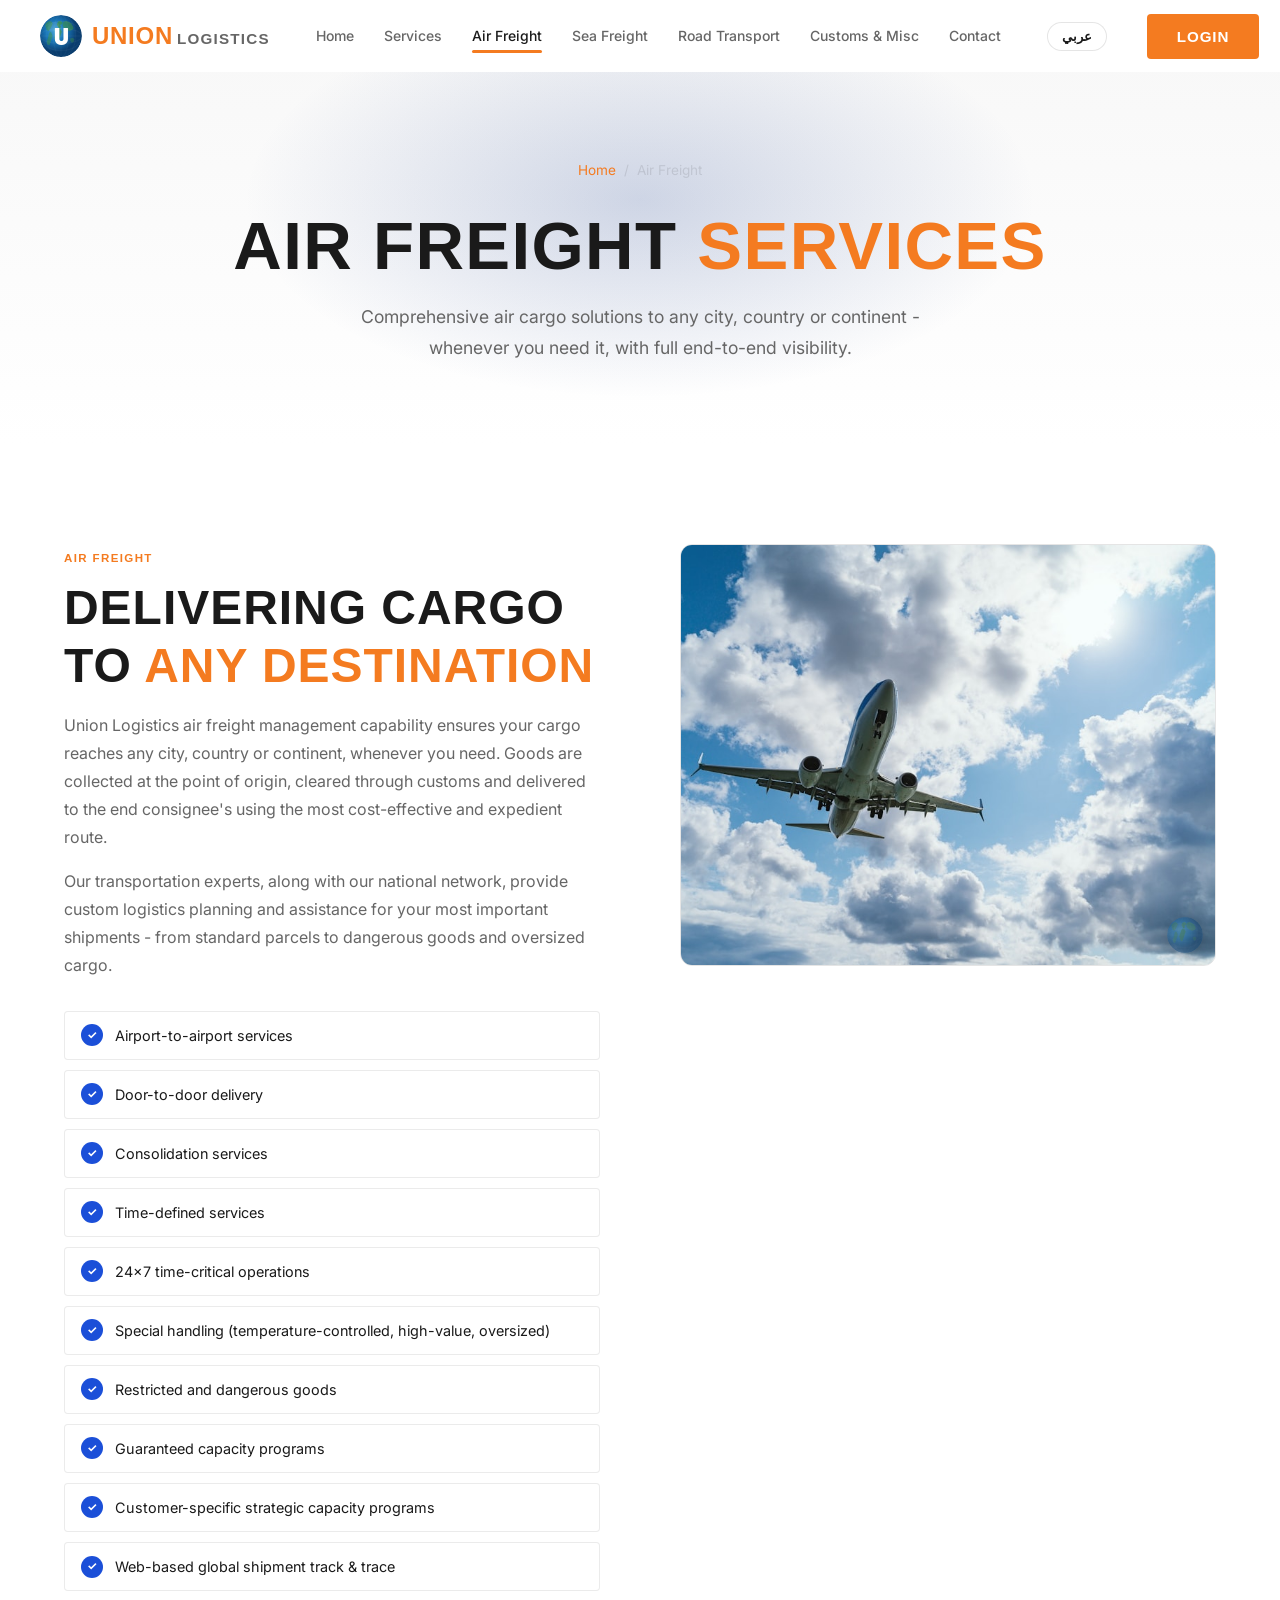
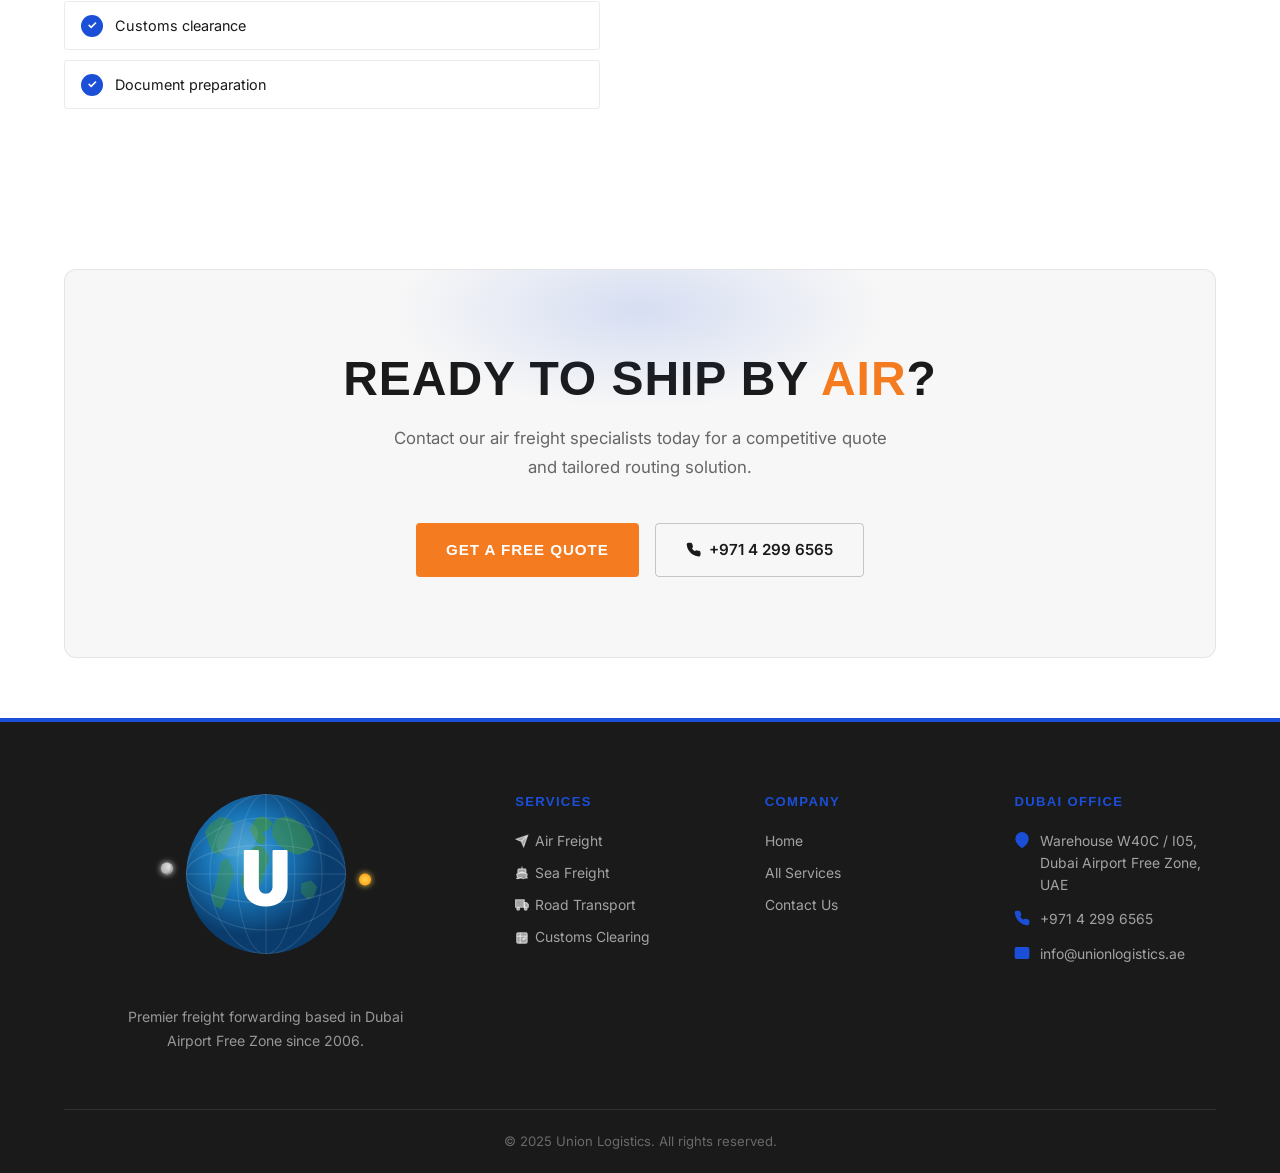
==== air-freight.html @ e116bc35 "Navbar links nowrap - single line" ====
<!DOCTYPE html>
<html data-theme="express" lang="en">
<head>
  <meta charset="UTF-8">
  <meta name="viewport" content="width=device-width, initial-scale=1.0">
  <title>Air Freight Services – Union Logistics | Dubai, UAE</title>
  <meta name="description" content="Union Logistics air freight services: airport-to-airport, door-to-door, consolidation, 24/7 time-critical, special handling, customs clearance and more.">
  <link href="https://fonts.googleapis.com/css2?family=Noto+Sans+Arabic:wght@400;600;700;900&display=swap" rel="stylesheet">
  <link rel="stylesheet" href="css/icons.css">
  <link rel="stylesheet" href="css/style.css?v=20260316c">
  <link rel="icon" type="image/svg+xml" href="data:image/svg+xml,<svg xmlns='http://www.w3.org/2000/svg' viewBox='0 0 32 32'><rect width='32' height='32' rx='8' fill='%231B4FD8'/><text y='22' x='5' font-size='18' font-family='Arial' font-weight='900' fill='white'>U</text></svg>">
</head>
<body>

<nav class="navbar" id="navbar">
  <div class="navbar-inner">
    <a href="index.html" class="logo">
      <div class="logo-globe"><span class="logo-u">U</span></div>
      <div class="logo-wordmark">
        <span class="logo-union">UNION</span>
        <span class="logo-logistics">LOGISTICS</span>
      </div>
    </a>
    <div class="nav-links">
      <a href="index.html">Home</a>
      <a href="services.html">Services</a>
      <a href="air-freight.html" class="active">Air Freight</a>
      <a href="sea-freight.html">Sea Freight</a>
      <a href="road-transport.html">Road Transport</a>
      <a href="customs-clearing.html">Customs &amp; Misc</a>
      <a href="contact.html">Contact</a>
    </div>
    <button id="langToggle" class="lang-toggle" onclick="toggleLanguage()">عربي</button>
    <button class="btn btn-gold nav-cta" onclick="document.getElementById('loginModal').style.display='flex'">Login</button>
    <button class="hamburger" id="hamburger" aria-label="Menu"><span></span><span></span><span></span></button>
  </div>
</nav>
<div class="mobile-menu" id="mobileMenu">
  <a href="index.html">Home</a><a href="services.html">Services</a><a href="air-freight.html">Air Freight</a>
  <a href="sea-freight.html">Sea Freight</a><a href="road-transport.html">Road Transport</a>
  <a href="customs-clearing.html">Customs &amp; Misc</a><a href="contact.html">Contact</a>
  <a href="contact.html" class="btn btn-gold" style="margin-top:16px;">Get a Quote</a>
</div>

<section class="page-hero">
  <div class="container" style="position:relative;z-index:1;">
    <div class="breadcrumb"><a href="index.html">Home</a><span>/</span><span>Air Freight</span></div>
    <h1>Air Freight <span class="gradient-text">Services</span></h1>
    <p>Comprehensive air cargo solutions to any city, country or continent - whenever you need it, with full end-to-end visibility.</p>
  </div>
</section>

<section class="section">
  <div class="container">
    <div class="detail-grid">
      <div class="reveal">
        <span class="section-label">Air Freight</span>
        <h2 class="section-title">Delivering Cargo to <span class="gradient-text">Any Destination</span></h2>
        <p>Union Logistics air freight management capability ensures your cargo reaches any city, country or continent, whenever you need. Goods are collected at the point of origin, cleared through customs and delivered to the end consignee's using the most cost-effective and expedient route.</p>
        <p style="margin-top:16px;">Our transportation experts, along with our national network, provide custom logistics planning and assistance for your most important shipments - from standard parcels to dangerous goods and oversized cargo.</p>
        <div class="capability-list" style="margin-top:32px;">
          <div class="capability-item">Airport-to-airport services</div>
          <div class="capability-item">Door-to-door delivery</div>
          <div class="capability-item">Consolidation services</div>
          <div class="capability-item">Time-defined services</div>
          <div class="capability-item">24×7 time-critical operations</div>
          <div class="capability-item">Special handling (temperature-controlled, high-value, oversized)</div>
          <div class="capability-item">Restricted and dangerous goods</div>
          <div class="capability-item">Guaranteed capacity programs</div>
          <div class="capability-item">Customer-specific strategic capacity programs</div>
          <div class="capability-item">Web-based global shipment track &amp; trace</div>
          <div class="capability-item">Customs clearance</div>
          <div class="capability-item">Document preparation</div>
        </div>
      </div>
      <div class="detail-image reveal reveal-delay-2">
        <img src="images/air-freight-hero.jpg" alt="Air freight cargo plane at Dubai Airport">
      </div>
    </div>
  </div>
</section>

<section class="section-sm">
  <div class="container">
    <div class="cta-banner reveal">
      <h2>Ready to Ship by <span class="gradient-text">Air</span>?</h2>
      <p>Contact our air freight specialists today for a competitive quote and tailored routing solution.</p>
      <div class="cta-actions">
        <a href="contact.html" class="btn btn-gold">Get a Free Quote</a>
        <a href="tel:+97142996565" class="btn btn-outline"><svg class="icon" viewBox="0 0 24 24" fill="none" stroke="currentColor" stroke-width="2"><path d="M22 16.92v3a2 2 0 0 1-2.18 2 19.79 19.79 0 0 1-8.63-3.07 19.5 19.5 0 0 1-6-6 19.79 19.79 0 0 1-3.07-8.67A2 2 0 0 1 4.11 2h3a2 2 0 0 1 2 1.72 12.84 12.84 0 0 0 .7 2.81 2 2 0 0 1-.45 2.11L8.09 9.91a16 16 0 0 0 6 6l1.27-1.27a2 2 0 0 1 2.11-.45 12.84 12.84 0 0 0 2.81.7A2 2 0 0 1 22 16.92z"/></svg> +971 4 299 6565</a>
      </div>
    </div>
  </div>
</section>

<footer class="footer">
  <div class="container">
    <div class="footer-grid">
      <div class="footer-brand">
        <a href="index.html" class="logo"><div class="logo-globe"><span class="logo-u">U</span></div><div class="logo-text">Union <span>Logistics</span></div></a>
        <p>Premier freight forwarding based in Dubai Airport Free Zone since 2006.</p>
      </div>
      <div class="footer-col"><h5>Services</h5>
        <div class="footer-links">
          <a href="air-freight.html"><svg class="icon" viewBox="0 0 24 24" fill="none" stroke="currentColor" stroke-width="2"><path d="M22 2L11 13M22 2l-7 20-4-9-9-4 20-7z"/></svg> Air Freight</a><a href="sea-freight.html"><svg class="icon" viewBox="0 0 24 24" fill="none" stroke="currentColor" stroke-width="2"><path d="M2 21c.6.5 1.2 1 2.5 1 2.5 0 2.5-2 5-2s2.5 2 5 2 2.5-2 5-2c1.3 0 1.9.5 2.5 1"/><path d="M19.38 20A11.6 11.6 0 0 0 21 14l-9-4-9 4c0 2.9.94 5.34 2.81 7.76"/><path d="M19 13V7a2 2 0 0 0-2-2H7a2 2 0 0 0-2 2v6"/><path d="M12 1v4"/></svg> Sea Freight</a>
          <a href="road-transport.html"><svg class="icon" viewBox="0 0 24 24" fill="none" stroke="currentColor" stroke-width="2"><path d="M1 3h15v13H1z"/><path d="M16 8h4l3 3v5h-7V8z"/><circle cx="5.5" cy="18.5" r="2.5"/><circle cx="18.5" cy="18.5" r="2.5"/></svg> Road Transport</a><a href="customs-clearing.html"><svg class="icon" viewBox="0 0 24 24" fill="none" stroke="currentColor" stroke-width="2"><rect x="3" y="3" width="18" height="18" rx="2"/><path d="M9 3v18"/><path d="M3 9h18"/><path d="M13 13l2 2 4-4"/></svg> Customs Clearing</a>
        </div>
      </div>
      <div class="footer-col"><h5>Company</h5>
        <div class="footer-links"><a href="index.html">Home</a><a href="services.html">All Services</a><a href="contact.html">Contact Us</a></div>
      </div>
      <div class="footer-col"><h5>Dubai Office</h5>
        <div class="footer-contact-item"><span class="footer-contact-icon"><svg class="icon" viewBox="0 0 24 24" fill="none" stroke="currentColor" stroke-width="2"><path d="M21 10c0 7-9 13-9 13s-9-6-9-13a9 9 0 0 1 18 0z"/><circle cx="12" cy="10" r="3"/></svg></span><span>Warehouse W40C / I05, Dubai Airport Free Zone, UAE</span></div>
        <div class="footer-contact-item"><span class="footer-contact-icon"><svg class="icon" viewBox="0 0 24 24" fill="none" stroke="currentColor" stroke-width="2"><path d="M22 16.92v3a2 2 0 0 1-2.18 2 19.79 19.79 0 0 1-8.63-3.07 19.5 19.5 0 0 1-6-6 19.79 19.79 0 0 1-3.07-8.67A2 2 0 0 1 4.11 2h3a2 2 0 0 1 2 1.72 12.84 12.84 0 0 0 .7 2.81 2 2 0 0 1-.45 2.11L8.09 9.91a16 16 0 0 0 6 6l1.27-1.27a2 2 0 0 1 2.11-.45 12.84 12.84 0 0 0 2.81.7A2 2 0 0 1 22 16.92z"/></svg></span><a href="tel:+97142996565">+971 4 299 6565</a></div>
        <div class="footer-contact-item"><span class="footer-contact-icon"><svg class="icon" viewBox="0 0 24 24" fill="none" stroke="currentColor" stroke-width="2"><rect x="2" y="4" width="20" height="16" rx="2"/><path d="m22 7-8.97 5.7a1.94 1.94 0 0 1-2.06 0L2 7"/></svg></span><a href="mailto:info@unionlogistics.ae">info@unionlogistics.ae</a></div>
      </div>
    </div>
    <div class="footer-bottom">
      <p>&copy; 2025 Union Logistics. All rights reserved.</p>
    </div>
  </div>
</footer>
<script src="js/main.js?v=20260316c"></script>

<!-- Login Modal -->
<div id="loginModal" style="display:none;position:fixed;inset:0;z-index:9999;background:rgba(0,0,0,0.6);backdrop-filter:blur(8px);align-items:center;justify-content:center;" onclick="if(event.target===this)this.style.display='none'">
  <div style="background:var(--navy,#0a1628);border:1px solid rgba(255,255,255,0.1);border-radius:16px;padding:28px 32px;max-width:420px;width:90%;text-align:center;box-shadow:0 24px 64px rgba(0,0,0,0.5);position:relative;">
    <button onclick="document.getElementById('loginModal').style.display='none'" style="position:absolute;top:16px;right:16px;background:none;border:none;color:var(--muted,#8899aa);font-size:1.5rem;cursor:pointer;line-height:1;">&times;</button>
    <div style="width:150px;height:150px;margin:0 auto 16px;background:url('images/globe.svg') center/cover no-repeat;border-radius:50%;"></div>
    <h3 style="color:var(--white,#fff);margin-bottom:12px;font-size:1.4rem;">Client Portal</h3>
    <p style="color:var(--orange,#F47B20);font-weight:700;font-size:1.1rem;margin-bottom:8px;">Full Management System Coming Soon!</p>
    <p style="color:var(--muted,#8899aa);font-size:0.9rem;line-height:1.6;">We are building an exciting client management portal. Stay tuned for shipment tracking, documentation, and more.</p>
    <a href="contact.html" class="btn btn-orange" style="margin-top:24px;width:100%;justify-content:center;">Contact Us Instead &rarr;</a>
  </div>
</div>

<script src="js/lang.js"></script>
</body>
</html>
---- css/icons.css ----
/* ── Professional SVG Icon System ──────────────────────────────
   Replaces all emoji with clean, scalable SVG icons            */

/* Base icon styling */
.icon {
  display: inline-flex;
  align-items: center;
  justify-content: center;
  width: 1em; height: 1em;
  vertical-align: -0.125em;
  fill: currentColor;
  flex-shrink: 0;
}
.icon svg {
  width: 100%; height: 100%;
  fill: currentColor;
}

/* Service card icon sizes */
.service-icon .icon { font-size: 1.6rem; }
.feature-icon-wrap .icon { font-size: 1.4rem; }
.page-hero-icon .icon { font-size: 2.5rem; }
.footer-contact-icon .icon { font-size: 1rem; }
.office-detail-icon .icon { font-size: 1rem; }
.office-flag .icon { font-size: 1.5rem; }
---- css/style.css ----
/* ============================================================
   UNION LOGISTICS – Design System
   Brand colors: Orange #F47B20 + Blue #1B3E8F
   ============================================================ */

@import url('https://fonts.googleapis.com/css2?family=Inter:wght@300;400;500;600;700;800;900&family=Barlow:wght@400;500;600;700;800;900&family=Playfair+Display:ital,wght@0,400;0,600;0,700;0,800;1,400;1,600&family=Space+Grotesk:wght@400;500;600;700&family=Cormorant+Garamond:ital,wght@0,300;0,400;0,500;0,600;0,700;1,300;1,400;1,600&display=swap');

/* ── CSS Variables ─────────────────────────────────────────── */
:root {
  --navy:        #081018;
  --navy-mid:    #0E1B2E;
  --navy-light:  #142338;

  --blue:        #1B3E8F;
  --blue-light:  #2A52B5;
  --blue-pale:   rgba(27,62,143,0.15);

  --orange:      #F47B20;
  --orange-light:#FF9540;
  --orange-pale: rgba(244,123,32,0.12);

  --white:  #F2F6FF;
  --muted:  #7A90B2;
  --border: rgba(255,255,255,0.07);
  --glass:  rgba(14,27,46,0.65);

  --font-main:    'Inter', sans-serif;
  --font-display: 'Barlow', sans-serif;
  --radius-sm: 8px; --radius-md: 16px; --radius-lg: 24px;
  --shadow-card:   0 4px 40px rgba(0,0,0,0.45);
  --shadow-orange: 0 0 30px rgba(244,123,32,0.25);
  --shadow-blue:   0 0 30px rgba(27,62,143,0.3);
  --transition: 0.3s cubic-bezier(0.4, 0, 0.2, 1);
  --max-w: 1200px;
}

/* ══ THEME 2: Minimal / Editorial ══════════════════════════════
   Warm white canvas · Playfair Display · outlined cards · airy */
[data-theme="minimal"] {
  --navy:        #FAFAF8;
  --navy-mid:    #F2F0EC;
  --navy-light:  #E8E4DC;
  --blue:        #1B3E8F;
  --blue-light:  #2A52B5;
  --blue-pale:   rgba(27,62,143,0.08);
  --orange:      #D9620E;
  --orange-light:#F47B20;
  --orange-pale: rgba(217,98,14,0.08);
  --white:       #1A1612;
  --muted:       #6B6057;
  --border:      rgba(26,22,18,0.12);
  --glass:       rgba(255,255,255,0.9);
  --shadow-orange: 0 4px 20px rgba(217,98,14,0.12);
  --shadow-blue:   0 4px 20px rgba(27,62,143,0.1);
  --radius-sm: 3px; --radius-md: 4px; --radius-lg: 6px;
}
/* Override display font to Playfair for headings */
[data-theme="minimal"] h1,
[data-theme="minimal"] h2,
[data-theme="minimal"] h3,
[data-theme="minimal"] h4,
[data-theme="minimal"] .logo-union,
[data-theme="minimal"] .stat-num,
[data-theme="minimal"] .hero-stat-num { font-family: 'Playfair Display', serif; }

[data-theme="minimal"] body { background: var(--navy); color: var(--white); }

/* Navbar — light bar with bottom border */
[data-theme="minimal"] .navbar.scrolled {
  background: rgba(250,250,248,0.97);
  border-bottom: 1px solid var(--border);
  box-shadow: none;
}
[data-theme="minimal"] .nav-links a { color: var(--muted); }
[data-theme="minimal"] .nav-links a:hover,
[data-theme="minimal"] .nav-links a.active { color: var(--white); }
[data-theme="minimal"] .hamburger span { background: var(--white); }
[data-theme="minimal"] .mobile-menu { background: rgba(250,250,248,0.99); }

/* Hero — light overlay, dark editorial text */
[data-theme="minimal"] .hero-overlay {
  background: linear-gradient(135deg,rgba(250,250,248,0.92) 0%,rgba(250,250,248,0.7) 55%,rgba(250,250,248,0.88) 100%);
}
[data-theme="minimal"] .hero h1 { color: #1A1612; font-style: italic; }
[data-theme="minimal"] .hero-sub { color: rgba(26,22,18,0.65); }
[data-theme="minimal"] .hero-stat-num { color: #1A1612; }
[data-theme="minimal"] .hero-badge {
  background: transparent; border-color: var(--orange);
  color: var(--orange); font-style: italic;
}
[data-theme="minimal"] .scroll-line { background: linear-gradient(to bottom, var(--orange), transparent); }

/* Cards — outlined only, no fill */
[data-theme="minimal"] .service-card {
  background: transparent; backdrop-filter: none;
  border: 1.5px solid var(--border); box-shadow: none;
}
[data-theme="minimal"] .service-card:hover {
  background: #fff; border-color: var(--orange);
  box-shadow: 0 4px 24px rgba(217,98,14,0.1); transform: translateY(-4px);
}
[data-theme="minimal"] .service-card::before { background: var(--orange); }
[data-theme="minimal"] .service-card h3 { font-family: 'Playfair Display', serif; font-style: italic; }
[data-theme="minimal"] .feature-card {
  background: transparent; backdrop-filter: none;
  border: 1px solid var(--border); box-shadow: none;
}
[data-theme="minimal"] .feature-card:hover { background: #fff; border-color: var(--orange); }
[data-theme="minimal"] .feature-icon-wrap { background: var(--orange-pale); border-radius: 3px; }
[data-theme="minimal"] .capability-item { background: transparent; backdrop-filter: none; border-color: var(--border); }
[data-theme="minimal"] .capability-item:hover { background: #fff; }
[data-theme="minimal"] .capability-item::before { background: var(--orange-pale); }
[data-theme="minimal"] .office-card { background: #fff; backdrop-filter: none; box-shadow: 0 2px 12px rgba(0,0,0,0.06); }

/* Sections */
[data-theme="minimal"] .services-section { background: var(--navy-mid); }
[data-theme="minimal"] .stats-bar { background: #1A1612; }
[data-theme="minimal"] .stat-num { color: var(--orange); font-style: italic; }
[data-theme="minimal"] .stat-label { color: rgba(255,255,255,0.55); }
[data-theme="minimal"] .section-label { color: var(--orange); font-style: italic; letter-spacing: 0.08em; }
[data-theme="minimal"] .cta-banner { background: #fff; border: 1.5px solid var(--border); }
[data-theme="minimal"] .cta-banner::before { display: none; }
[data-theme="minimal"] .gradient-text {
  background: none; -webkit-text-fill-color: var(--orange);
  background-clip: unset; color: var(--orange);
}

/* Footer */
[data-theme="minimal"] .footer { background: #1A1612; border-top: 1px solid rgba(255,255,255,0.08); }
[data-theme="minimal"] .footer-col h5,
[data-theme="minimal"] .footer-brand p { color: rgba(255,255,255,0.6); }
[data-theme="minimal"] .footer-links a { color: rgba(255,255,255,0.5); }
[data-theme="minimal"] .footer-links a:hover { color: var(--orange); }
[data-theme="minimal"] .footer-contact-item { color: rgba(255,255,255,0.5); }
[data-theme="minimal"] .footer-contact-icon { color: var(--orange); }
[data-theme="minimal"] .footer-bottom p { color: rgba(255,255,255,0.35); }
[data-theme="minimal"] .footer-bottom { border-top-color: rgba(255,255,255,0.08); }
[data-theme="minimal"] .social-link { background: rgba(255,255,255,0.05); border-color: rgba(255,255,255,0.1); color: rgba(255,255,255,0.5); }
[data-theme="minimal"] .btn-outline { border-color: rgba(26,22,18,0.2); color: #1A1612; }
[data-theme="minimal"] .logo-union { color: var(--orange); }
[data-theme="minimal"] .logo-logistics, [data-theme="minimal"] .logo-fze { color: var(--blue); }
[data-theme="minimal"] p { color: var(--muted); }

/* ══ THEME 3: Geometric / Bold ══════════════════════════════════
   Pure black · Space Grotesk · zero radius · structured grid   */
[data-theme="geo"] {
  --navy:        #080808;
  --navy-mid:    #101010;
  --navy-light:  #181818;
  --blue:        #1B3E8F;
  --blue-light:  #2A52B5;
  --blue-pale:   rgba(27,62,143,0.15);
  --orange:      #F47B20;
  --orange-light:#FF9540;
  --orange-pale: rgba(244,123,32,0.15);
  --white:       #F0F0F0;
  --muted:       #888;
  --border:      rgba(255,255,255,0.1);
  --glass:       rgba(16,16,16,0.95);
  --radius-sm: 0px; --radius-md: 0px; --radius-lg: 0px;
  --shadow-orange: 4px 4px 0 rgba(244,123,32,0.6);
  --shadow-blue:   4px 4px 0 rgba(27,62,143,0.6);
}
[data-theme="geo"] body { background: var(--navy); color: var(--white); }
[data-theme="geo"] h1, [data-theme="geo"] h2, [data-theme="geo"] h3,
[data-theme="geo"] h4, [data-theme="geo"] h5 {
  font-family: 'Space Grotesk', sans-serif;
  text-transform: uppercase; letter-spacing: 0.04em;
}
[data-theme="geo"] .logo-union { font-family: 'Space Grotesk', sans-serif; letter-spacing: 0.06em; }
[data-theme="geo"] .logo-logistics, [data-theme="geo"] .logo-fze { font-family: 'Space Grotesk', sans-serif; }

/* Navbar — solid black block */
[data-theme="geo"] .navbar { background: #080808; border-bottom: 2px solid var(--orange); }
[data-theme="geo"] .navbar.scrolled { background: #080808; box-shadow: none; backdrop-filter: none; }
[data-theme="geo"] .mobile-menu { background: #080808; }
[data-theme="geo"] .nav-links a.active::after { border-radius: 0; height: 3px; }

/* Hero — hard-edged text, orange underline accent */
[data-theme="geo"] .hero-overlay { background: rgba(8,8,8,0.88); }
[data-theme="geo"] .hero h1 { text-transform: uppercase; letter-spacing: -0.01em; }
[data-theme="geo"] .hero-badge {
  border-radius: 0; background: var(--orange);
  color: #fff; border-color: var(--orange); font-family: 'Space Grotesk', sans-serif;
}
[data-theme="geo"] .scroll-line { background: linear-gradient(to bottom, var(--orange), transparent); }
[data-theme="geo"] .hero-stat-num { font-family: 'Space Grotesk', sans-serif; font-size: 2.4rem; }

/* Buttons — sharp, offset shadow */
[data-theme="geo"] .btn { border-radius: 0; }
[data-theme="geo"] .btn-orange:hover,
[data-theme="geo"] .btn-gold:hover { box-shadow: var(--shadow-orange); transform: translate(-2px,-2px); }
[data-theme="geo"] .btn-outline { border-color: rgba(255,255,255,0.4); }
[data-theme="geo"] .btn-outline:hover { box-shadow: var(--shadow-orange); transform: translate(-2px,-2px); }

/* Cards — borderless fill with thick LEFT orange border */
[data-theme="geo"] .service-card {
  background: var(--navy-mid); backdrop-filter: none;
  border: none; border-left: 4px solid var(--orange); border-radius: 0;
}
[data-theme="geo"] .service-card::before { display: none; }
[data-theme="geo"] .service-card:hover {
  background: #181818; box-shadow: none;
  transform: translateX(6px) translateY(0); border-left-width: 6px;
}
[data-theme="geo"] .service-card h3 { text-transform: uppercase; letter-spacing: 0.06em; font-size: 1rem; }
[data-theme="geo"] .feature-card {
  background: var(--navy-mid); backdrop-filter: none;
  border: none; border-left: 3px solid var(--blue); border-radius: 0;
}
[data-theme="geo"] .feature-card:hover { background: #181818; transform: translateX(4px) translateY(0); }
[data-theme="geo"] .feature-icon-wrap { border-radius: 0; background: var(--orange-pale); }
[data-theme="geo"] .capability-item {
  background: var(--navy-mid); backdrop-filter: none;
  border: none; border-left: 3px solid rgba(244,123,32,0.4);
}
[data-theme="geo"] .capability-item:hover { border-left-color: var(--orange); }
[data-theme="geo"] .capability-item::before { border-radius: 0; }
[data-theme="geo"] .office-card { border-radius: 0; backdrop-filter: none; border: none; border-left: 4px solid var(--orange); }
[data-theme="geo"] .office-card:hover { background: #181818; border-left-color: var(--orange-light); }

/* Sections */
[data-theme="geo"] .services-section { background: #0C0C0C; }
[data-theme="geo"] .stats-bar { background: var(--orange); }
[data-theme="geo"] .stat-num { color: #080808; font-family: 'Space Grotesk', sans-serif; font-size: 3.5rem; }
[data-theme="geo"] .stat-label { color: rgba(8,8,8,0.65); }
[data-theme="geo"] .stat-item { border-right-color: rgba(8,8,8,0.2); }
[data-theme="geo"] .section-label {
  background: var(--orange); color: #fff; padding: 3px 10px;
  letter-spacing: 0.12em; font-size: 0.68rem; font-family: 'Space Grotesk', sans-serif;
}
[data-theme="geo"] .cta-banner { border-radius: 0; border: 2px solid var(--orange); }
[data-theme="geo"] .cta-banner::before { display: none; }
[data-theme="geo"] .about-badge { border-radius: 0; }
[data-theme="geo"] .about-image-wrap { border-radius: 0; }
[data-theme="geo"] .detail-image { border-radius: 0; }
[data-theme="geo"] .service-row-image { border-radius: 0; }

/* Footer */
[data-theme="geo"] .footer { background: #000; border-top: 3px solid var(--orange); }
[data-theme="geo"] .social-link { border-radius: 0; }
[data-theme="geo"] p { color: var(--muted); }

/* ══ THEME 4: Luxury Gold ══════════════════════════════════════
   Dark warm black · Cormorant Garamond · champagne + gold     */
[data-theme="luxury"] {
  --navy:        #0C0A06;
  --navy-mid:    #141009;
  --navy-light:  #1E180F;
  --blue:        #C9A84C;
  --blue-light:  #E0C070;
  --blue-pale:   rgba(201,168,76,0.1);
  --orange:      #C9A84C;
  --orange-light:#E0C070;
  --orange-pale: rgba(201,168,76,0.08);
  --white:       #F5EDD5;
  --muted:       #9A8A6A;
  --border:      rgba(201,168,76,0.15);
  --glass:       rgba(20,16,9,0.8);
  --radius-sm: 2px; --radius-md: 2px; --radius-lg: 4px;
  --shadow-orange: 0 4px 40px rgba(201,168,76,0.15);
  --shadow-blue:   0 4px 40px rgba(201,168,76,0.1);
}
[data-theme="luxury"] body { background: var(--navy); color: var(--white); }
[data-theme="luxury"] h1, [data-theme="luxury"] h2,
[data-theme="luxury"] h3, [data-theme="luxury"] h4 {
  font-family: 'Cormorant Garamond', serif; font-weight: 600; letter-spacing: 0.02em;
}
[data-theme="luxury"] h1 { font-weight: 300; letter-spacing: 0.06em; }
[data-theme="luxury"] h2 { font-weight: 400; }
[data-theme="luxury"] .logo-union { color: var(--orange); font-family: 'Cormorant Garamond', serif; font-size: 1.8rem; }
[data-theme="luxury"] .logo-logistics, [data-theme="luxury"] .logo-fze { color: var(--orange-light); font-family: 'Cormorant Garamond', serif; letter-spacing: 0.18em; }
[data-theme="luxury"] .logo-globe { filter: sepia(0.6) hue-rotate(-10deg) brightness(0.7); }

/* Navbar — dark with gold underline */
[data-theme="luxury"] .navbar.scrolled {
  background: rgba(12,10,6,0.97);
  border-bottom: 1px solid var(--border);
  box-shadow: 0 1px 20px rgba(0,0,0,0.5);
  backdrop-filter: blur(20px);
}
[data-theme="luxury"] .mobile-menu { background: rgba(12,10,6,0.99); }
[data-theme="luxury"] .nav-links a.active::after { background: var(--orange); }

/* Hero */
[data-theme="luxury"] .hero-overlay { background: linear-gradient(135deg,rgba(12,10,6,0.95) 0%,rgba(12,10,6,0.75) 55%,rgba(12,10,6,0.92) 100%); }
[data-theme="luxury"] .hero h1 { font-family: 'Cormorant Garamond', serif; font-weight: 300; letter-spacing: 0.08em; }
[data-theme="luxury"] .hero-badge {
  background: rgba(201,168,76,0.06); border-color: rgba(201,168,76,0.4); color: var(--orange);
}
[data-theme="luxury"] .hero-stat-num { font-family: 'Cormorant Garamond', serif; font-size: 2.4rem; font-weight: 300; }
[data-theme="luxury"] .scroll-line { background: linear-gradient(to bottom, var(--orange), transparent); }
[data-theme="luxury"] .hero-stats { border-top-color: var(--border); }

/* Buttons — refined, thin bordered */
[data-theme="luxury"] .btn { letter-spacing: 0.08em; font-size: 0.85rem; }
[data-theme="luxury"] .btn-orange, [data-theme="luxury"] .btn-gold {
  background: transparent; color: var(--orange);
  border: 1px solid var(--orange);
}
[data-theme="luxury"] .btn-orange:hover, [data-theme="luxury"] .btn-gold:hover {
  background: var(--orange); color: #0C0A06;
  box-shadow: 0 4px 24px rgba(201,168,76,0.3); transform: translateY(-1px);
}
[data-theme="luxury"] .btn-outline { border-color: rgba(245,237,213,0.2); color: var(--white); }
[data-theme="luxury"] .btn-outline:hover { border-color: var(--orange); color: var(--orange); }

/* Cards — dark panels with thin gold borders */
[data-theme="luxury"] .service-card {
  background: rgba(20,16,9,0.9); backdrop-filter: none;
  border: 1px solid var(--border); box-shadow: none;
}
[data-theme="luxury"] .service-card::before { background: linear-gradient(90deg, var(--orange), var(--orange-light)); }
[data-theme="luxury"] .service-card:hover {
  border-color: var(--orange); transform: translateY(-4px);
  box-shadow: 0 8px 40px rgba(201,168,76,0.12);
}
[data-theme="luxury"] .service-card h3 { font-family: 'Cormorant Garamond', serif; letter-spacing: 0.05em; }
[data-theme="luxury"] .service-link { color: var(--orange); }

[data-theme="luxury"] .feature-card { background: rgba(20,16,9,0.9); backdrop-filter: none; border: 1px solid var(--border); }
[data-theme="luxury"] .feature-card:hover { border-color: var(--orange); }
[data-theme="luxury"] .feature-icon-wrap { background: var(--orange-pale); }
[data-theme="luxury"] .feature-card h4 { font-family: 'Cormorant Garamond', serif; font-size: 1.2rem; letter-spacing: 0.04em; }

[data-theme="luxury"] .capability-item { background: rgba(20,16,9,0.7); backdrop-filter: none; border-color: var(--border); }
[data-theme="luxury"] .capability-item:hover { border-color: rgba(201,168,76,0.4); }
[data-theme="luxury"] .capability-item::before { background: var(--orange-pale); color: var(--orange); }

[data-theme="luxury"] .office-card { background: rgba(20,16,9,0.9); backdrop-filter: none; border: 1px solid var(--border); }
[data-theme="luxury"] .office-card:hover { border-color: rgba(201,168,76,0.4); }
[data-theme="luxury"] .office-sub { color: var(--orange) !important; }
[data-theme="luxury"] .office-detail a { color: var(--orange); }

/* Sections */
[data-theme="luxury"] .services-section { background: var(--navy-mid); }
[data-theme="luxury"] .stats-bar { background: linear-gradient(135deg, #1E180F, #0C0A06); border-top: 1px solid var(--border); border-bottom: 1px solid var(--border); }
[data-theme="luxury"] .stat-num { color: var(--orange); font-family: 'Cormorant Garamond', serif; font-size: 4rem; font-weight: 300; }
[data-theme="luxury"] .stat-label { color: var(--muted); letter-spacing: 0.08em; font-size: 0.78rem; text-transform: uppercase; }
[data-theme="luxury"] .stat-item { border-right-color: var(--border); }
[data-theme="luxury"] .section-label { color: var(--orange); font-style: italic; letter-spacing: 0.1em; }
[data-theme="luxury"] .about-badge { background: linear-gradient(135deg, #C9A84C, #E0C070); color: #0C0A06; box-shadow: 0 8px 32px rgba(201,168,76,0.25); }
[data-theme="luxury"] .about-feature::before { background: var(--orange); }

[data-theme="luxury"] .cta-banner { background: linear-gradient(135deg, var(--navy-light), var(--navy-mid)); border: 1px solid var(--border); }
[data-theme="luxury"] .cta-banner::before { background: radial-gradient(ellipse, rgba(201,168,76,0.1), transparent 70%); }
[data-theme="luxury"] .gradient-text { background: linear-gradient(135deg, var(--orange), var(--orange-light)); -webkit-background-clip:text; -webkit-text-fill-color:transparent; background-clip:text; }

/* Form inputs */
[data-theme="luxury"] .form-group input:focus,
[data-theme="luxury"] .form-group textarea:focus,
[data-theme="luxury"] .form-group select:focus { border-color: var(--orange); box-shadow: 0 0 0 2px rgba(201,168,76,0.1); }

/* Footer */
[data-theme="luxury"] .footer { background: #080600; border-top: 1px solid var(--border); }
[data-theme="luxury"] .footer-col h5 { color: var(--orange); font-family: 'Cormorant Garamond', serif; font-size: 1rem; letter-spacing: 0.12em; font-weight: 400; font-style: italic; }
[data-theme="luxury"] .footer-links a:hover { color: var(--orange); }
[data-theme="luxury"] .footer-contact-icon { color: var(--orange); }
[data-theme="luxury"] .footer-bottom { border-top-color: var(--border); }
[data-theme="luxury"] .social-link:hover { border-color: var(--orange); color: var(--orange); }
[data-theme="luxury"] p { color: var(--muted); }


/* ══ THEME 5: SBG / StockBridge ════════════════════════════════
   Dark teal + clean white · Inter Bold · corporate‑clean panels
   Inspired by the StockBridgeGlobal logo                       */
[data-theme="sbg"] {
  --navy:        #0B1E23;
  --navy-mid:    #102930;
  --navy-light:  #163840;
  --blue:        #00897B;
  --blue-light:  #26A69A;
  --blue-pale:   rgba(0,137,123,0.12);
  --orange:      #00BFA5;
  --orange-light:#4DD0B8;
  --orange-pale: rgba(0,191,165,0.1);
  --white:       #E8F5F0;
  --muted:       #78A09A;
  --border:      rgba(0,191,165,0.12);
  --glass:       rgba(11,30,35,0.85);
  --radius-sm: 6px; --radius-md: 10px; --radius-lg: 14px;
  --shadow-orange: 0 4px 30px rgba(0,191,165,0.2);
  --shadow-blue:   0 4px 30px rgba(0,137,123,0.2);
}
[data-theme="sbg"] body { background: var(--navy); color: var(--white); }
[data-theme="sbg"] h1, [data-theme="sbg"] h2, [data-theme="sbg"] h3,
[data-theme="sbg"] h4, [data-theme="sbg"] h5 {
  font-family: 'Inter', sans-serif; font-weight: 800; letter-spacing: -0.01em;
}
[data-theme="sbg"] .logo-union { color: var(--orange); font-family: 'Inter', sans-serif; font-weight: 900; }
[data-theme="sbg"] .logo-logistics, [data-theme="sbg"] .logo-fze { color: var(--blue-light); font-family: 'Inter', sans-serif; }
[data-theme="sbg"] .logo-globe { filter: hue-rotate(140deg) saturate(1.2); }

[data-theme="sbg"] .navbar.scrolled {
  background: rgba(11,30,35,0.97); border-bottom: 1px solid var(--border);
  box-shadow: 0 2px 20px rgba(0,0,0,0.4);
}
[data-theme="sbg"] .mobile-menu { background: rgba(11,30,35,0.99); }
[data-theme="sbg"] .nav-links a.active::after { background: var(--orange); }

[data-theme="sbg"] .hero-overlay { background: linear-gradient(135deg,rgba(11,30,35,0.94) 0%,rgba(11,30,35,0.72) 55%,rgba(11,30,35,0.9) 100%); }
[data-theme="sbg"] .hero-badge { background: rgba(0,191,165,0.08); border-color: rgba(0,191,165,0.35); color: var(--orange); }
[data-theme="sbg"] .scroll-line { background: linear-gradient(to bottom, var(--orange), transparent); }
[data-theme="sbg"] .hero-stat-num { font-family: 'Inter', sans-serif; font-weight: 800; }

[data-theme="sbg"] .btn-orange, [data-theme="sbg"] .btn-gold {
  background: linear-gradient(135deg, var(--blue), var(--blue-light)); color: #fff;
}
[data-theme="sbg"] .btn-orange:hover, [data-theme="sbg"] .btn-gold:hover {
  background: linear-gradient(135deg, var(--orange), var(--orange-light)); color: #0B1E23;
  box-shadow: 0 4px 24px rgba(0,191,165,0.35); transform: translateY(-2px);
}
[data-theme="sbg"] .btn-outline { border-color: rgba(0,191,165,0.3); color: var(--white); }
[data-theme="sbg"] .btn-outline:hover { border-color: var(--orange); color: var(--orange); }

[data-theme="sbg"] .service-card {
  background: var(--glass); backdrop-filter: blur(10px); border: 1px solid var(--border);
}
[data-theme="sbg"] .service-card::before { background: linear-gradient(90deg, var(--blue), var(--orange)); }
[data-theme="sbg"] .service-card:hover { border-color: var(--orange); box-shadow: var(--shadow-orange); }
[data-theme="sbg"] .service-card h3 { font-weight: 700; }
[data-theme="sbg"] .service-link { color: var(--orange); }
[data-theme="sbg"] .feature-card { background: var(--glass); border: 1px solid var(--border); }
[data-theme="sbg"] .feature-card:hover { border-color: rgba(0,191,165,0.35); }
[data-theme="sbg"] .feature-icon-wrap { background: var(--orange-pale); }
[data-theme="sbg"] .capability-item { background: var(--glass); border: 1px solid var(--border); }
[data-theme="sbg"] .capability-item:hover { border-color: rgba(0,191,165,0.35); }
[data-theme="sbg"] .capability-item::before { background: var(--orange-pale); color: var(--orange); }
[data-theme="sbg"] .office-card { background: var(--glass); border: 1px solid var(--border); }
[data-theme="sbg"] .office-card:hover { border-color: rgba(0,191,165,0.35); }

[data-theme="sbg"] .services-section { background: var(--navy-mid); }
[data-theme="sbg"] .stats-bar { background: linear-gradient(135deg, #00695C, #003D33); }
[data-theme="sbg"] .stat-num { color: var(--orange); font-family: 'Inter', sans-serif; font-weight: 800; }
[data-theme="sbg"] .stat-label { color: rgba(232,245,240,0.55); }
[data-theme="sbg"] .section-label { color: var(--orange); letter-spacing: 0.12em; }
[data-theme="sbg"] .about-badge { background: linear-gradient(135deg, var(--blue), var(--blue-light)); }
[data-theme="sbg"] .about-feature::before { background: var(--orange); }
[data-theme="sbg"] .cta-banner { background: linear-gradient(135deg, var(--navy-light), var(--navy-mid)); border: 1px solid var(--border); }
[data-theme="sbg"] .cta-banner::before { background: radial-gradient(ellipse, rgba(0,191,165,0.1), transparent 70%); }
[data-theme="sbg"] .gradient-text { background: linear-gradient(135deg, var(--orange), var(--orange-light)); -webkit-background-clip:text; -webkit-text-fill-color:transparent; background-clip:text; }
[data-theme="sbg"] .footer { background: #071518; border-top: 1px solid var(--border); }
[data-theme="sbg"] .footer-col h5 { color: var(--orange); }
[data-theme="sbg"] .footer-links a:hover { color: var(--orange); }
[data-theme="sbg"] .footer-contact-icon { color: var(--orange); }
[data-theme="sbg"] .social-link:hover { border-color: var(--orange); color: var(--orange); }
[data-theme="sbg"] p { color: var(--muted); }

/* ══ THEME 6: DHL Express ══════════════════════════════════════
   White bg · DHL yellow #FFCC00 + red #D40511 · Roboto Condensed
   Bold, clean, high-contrast — inspired by dhl.com             */
[data-theme="dhl"] {
  --navy:        #FFFFFF;
  --navy-mid:    #F7F7F7;
  --navy-light:  #EFEFEF;
  --blue:        #D40511;
  --blue-light:  #E8192C;
  --blue-pale:   rgba(212,5,17,0.08);
  --orange:      #D40511;
  --orange-light:#E8192C;
  --orange-pale: rgba(212,5,17,0.06);
  --white:       #1A1A1A;
  --muted:       #666666;
  --border:      rgba(0,0,0,0.1);
  --glass:       rgba(255,255,255,0.95);
  --radius-sm: 4px; --radius-md: 8px; --radius-lg: 12px;
  --shadow-orange: 0 4px 20px rgba(212,5,17,0.15);
  --shadow-blue:   0 4px 20px rgba(212,5,17,0.1);
}
[data-theme="dhl"] body { background: #fff; color: #1A1A1A; }
@import url('https://fonts.googleapis.com/css2?family=Roboto+Condensed:wght@400;600;700;800;900&display=swap');
[data-theme="dhl"] h1, [data-theme="dhl"] h2, [data-theme="dhl"] h3,
[data-theme="dhl"] h4, [data-theme="dhl"] h5 {
  font-family: 'Roboto Condensed', sans-serif; text-transform: uppercase; letter-spacing: 0.02em;
}
[data-theme="dhl"] .logo-union { color: #D40511; font-family: 'Roboto Condensed', sans-serif; font-weight: 900; }
[data-theme="dhl"] .logo-logistics, [data-theme="dhl"] .logo-fze { color: #666; font-family: 'Roboto Condensed', sans-serif; }
[data-theme="dhl"] .logo-globe { box-shadow: none; }
[data-theme="dhl"] .logo-u { color: #D40511; }

/* Navbar — white with yellow bottom accent */
[data-theme="dhl"] .navbar { background: #fff; overflow: visible; }
[data-theme="dhl"] .navbar.scrolled {
  background: rgba(255,255,255,0.98); border-bottom: 3px solid #FFCC00;
  box-shadow: 0 2px 12px rgba(0,0,0,0.08); backdrop-filter: none;
}
[data-theme="dhl"] .nav-links a { color: #666; }
[data-theme="dhl"] .nav-links a:hover, [data-theme="dhl"] .nav-links a.active { color: #1A1A1A; }
[data-theme="dhl"] .nav-links a.active::after { background: #D40511; height: 3px; }
[data-theme="dhl"] .hamburger span { background: #1A1A1A; }
[data-theme="dhl"] .mobile-menu { background: rgba(255,255,255,0.99); }
[data-theme="dhl"] .mobile-menu a { color: #1A1A1A; }
[data-theme="dhl"] .mobile-menu a:hover { color: #D40511; }

/* Hero — bright overlay */
[data-theme="dhl"] .hero-overlay {
  background: linear-gradient(135deg,rgba(255,255,255,0.9) 0%,rgba(255,255,255,0.65) 55%,rgba(255,255,255,0.85) 100%);
}
[data-theme="dhl"] .hero h1 { color: #1A1A1A; }
[data-theme="dhl"] .hero-sub { color: rgba(26,26,26,0.7); }
[data-theme="dhl"] .hero-stat-num { color: #1A1A1A; font-family: 'Roboto Condensed', sans-serif; font-weight: 900; }
[data-theme="dhl"] .hero-badge {
  background: #FFCC00; border-color: #FFCC00; color: #1A1A1A;
  border-radius: 4px; font-family: 'Roboto Condensed', sans-serif; font-weight: 700;
}
[data-theme="dhl"] .hero-badge span { background: #D40511; }
[data-theme="dhl"] .hero-stats { border-top-color: rgba(0,0,0,0.1); }
[data-theme="dhl"] .scroll-line { background: linear-gradient(to bottom, #D40511, transparent); }

/* Buttons — DHL red with yellow hover */
[data-theme="dhl"] .btn-orange, [data-theme="dhl"] .btn-gold {
  background: #D40511; color: #fff; border-radius: 4px;
  font-family: 'Roboto Condensed', sans-serif; text-transform: uppercase; letter-spacing: 0.06em;
}
[data-theme="dhl"] .btn-orange:hover, [data-theme="dhl"] .btn-gold:hover {
  background: #FFCC00; color: #1A1A1A;
  box-shadow: 0 4px 16px rgba(255,204,0,0.35); transform: translateY(-2px);
}
[data-theme="dhl"] .btn-outline { border-color: rgba(0,0,0,0.2); color: #1A1A1A; border-radius: 4px; }
[data-theme="dhl"] .btn-outline:hover { border-color: #D40511; color: #D40511; }

/* Cards — white with yellow top strip on hover */
[data-theme="dhl"] .service-card {
  background: #fff; backdrop-filter: none;
  border: 1px solid rgba(0,0,0,0.08); box-shadow: 0 2px 12px rgba(0,0,0,0.05);
}
[data-theme="dhl"] .service-card::before { background: #FFCC00; height: 4px; }
[data-theme="dhl"] .service-card:hover {
  border-color: rgba(0,0,0,0.12); box-shadow: 0 8px 30px rgba(0,0,0,0.1);
  transform: translateY(-6px);
}
[data-theme="dhl"] .service-card:hover::before { opacity: 1; }
[data-theme="dhl"] .service-card h3 { font-family: 'Roboto Condensed', sans-serif; text-transform: uppercase; }
[data-theme="dhl"] .service-link { color: #D40511; }

[data-theme="dhl"] .feature-card {
  background: #fff; backdrop-filter: none;
  border: 1px solid rgba(0,0,0,0.08); box-shadow: 0 2px 8px rgba(0,0,0,0.04);
}
[data-theme="dhl"] .feature-card:hover { box-shadow: 0 6px 20px rgba(0,0,0,0.08); border-color: rgba(0,0,0,0.12); }
[data-theme="dhl"] .feature-icon-wrap { background: #FFCC00; border-radius: 4px; color: #D40511; }
[data-theme="dhl"] .feature-card h4 { font-family: 'Roboto Condensed', sans-serif; text-transform: uppercase; }

[data-theme="dhl"] .capability-item {
  background: #fff; backdrop-filter: none;
  border: 1px solid rgba(0,0,0,0.08);
}
[data-theme="dhl"] .capability-item:hover { border-color: #FFCC00; }
[data-theme="dhl"] .capability-item::before { background: #FFCC00; color: #1A1A1A; }

[data-theme="dhl"] .office-card {
  background: #fff; backdrop-filter: none;
  border: 1px solid rgba(0,0,0,0.08); box-shadow: 0 2px 12px rgba(0,0,0,0.04);
}
[data-theme="dhl"] .office-card:hover { border-color: #FFCC00; box-shadow: 0 6px 24px rgba(0,0,0,0.08); }
[data-theme="dhl"] .office-sub { color: #D40511 !important; }
[data-theme="dhl"] .office-detail a { color: #D40511; }

/* Sections */
[data-theme="dhl"] .services-section { background: #F7F7F7; }
[data-theme="dhl"] .stats-bar { background: #FFCC00; }
[data-theme="dhl"] .stat-num { color: #1A1A1A; font-family: 'Roboto Condensed', sans-serif; font-weight: 900; font-size: 3.4rem; }
[data-theme="dhl"] .stat-label { color: rgba(26,26,26,0.6); font-family: 'Roboto Condensed', sans-serif; text-transform: uppercase; }
[data-theme="dhl"] .stat-item { border-right-color: rgba(26,26,26,0.15); }
[data-theme="dhl"] .section-label {
  color: #D40511; font-family: 'Roboto Condensed', sans-serif;
  text-transform: uppercase; letter-spacing: 0.12em;
}
[data-theme="dhl"] .about-badge { background: #D40511; box-shadow: 0 4px 20px rgba(212,5,17,0.2); }
[data-theme="dhl"] .about-feature::before { background: #FFCC00; }
[data-theme="dhl"] .about-image-wrap::before { background: linear-gradient(135deg, rgba(255,204,0,0.15), rgba(212,5,17,0.05)); }

[data-theme="dhl"] .cta-banner { background: #F7F7F7; border: 1px solid rgba(0,0,0,0.08); }
[data-theme="dhl"] .cta-banner::before { background: radial-gradient(ellipse, rgba(255,204,0,0.15), transparent 70%); }
[data-theme="dhl"] .gradient-text {
  background: none; -webkit-text-fill-color: #D40511; color: #D40511;
}

/* Form */
[data-theme="dhl"] .form-group input, [data-theme="dhl"] .form-group textarea, [data-theme="dhl"] .form-group select {
  background: #fff; color: #1A1A1A; border-color: rgba(0,0,0,0.15); backdrop-filter: none;
}
[data-theme="dhl"] .form-group input:focus, [data-theme="dhl"] .form-group textarea:focus,
[data-theme="dhl"] .form-group select:focus { border-color: #FFCC00; box-shadow: 0 0 0 3px rgba(255,204,0,0.2); }
[data-theme="dhl"] .form-group label { color: #1A1A1A; }
[data-theme="dhl"] .form-group input::placeholder, [data-theme="dhl"] .form-group textarea::placeholder { color: #999; }

/* Footer — DHL red band */
[data-theme="dhl"] .footer { background: #1A1A1A; border-top: 4px solid #FFCC00; }
[data-theme="dhl"] .footer-col h5 { color: #FFCC00; font-family: 'Roboto Condensed', sans-serif; text-transform: uppercase; letter-spacing: 0.1em; }
[data-theme="dhl"] .footer-brand p { color: rgba(255,255,255,0.55); }
[data-theme="dhl"] .footer-links a { color: rgba(255,255,255,0.6); }
[data-theme="dhl"] .footer-links a:hover { color: #FFCC00; }
[data-theme="dhl"] .footer-contact-item { color: rgba(255,255,255,0.6); }
[data-theme="dhl"] .footer-contact-icon { color: #FFCC00; }
[data-theme="dhl"] .footer-contact-item a { color: rgba(255,255,255,0.6); }
[data-theme="dhl"] .footer-contact-item a:hover { color: #FFCC00; }
[data-theme="dhl"] .footer-bottom { border-top-color: rgba(255,255,255,0.1); }
[data-theme="dhl"] .footer-bottom p { color: rgba(255,255,255,0.35); }
[data-theme="dhl"] .social-link { background: rgba(255,255,255,0.05); border-color: rgba(255,255,255,0.15); color: rgba(255,255,255,0.5); }
[data-theme="dhl"] .social-link:hover { border-color: #FFCC00; color: #FFCC00; }
[data-theme="dhl"] p { color: var(--muted); }

/* ══ THEME 7: Express ══════════════════════════════════════════
   DHL layout · orange #F47B20 replaces red · blue #1B4FD8 replaces yellow
   Bold, clean, high-contrast — same Roboto Condensed typeface   */
[data-theme="express"] {
  --navy:        #FFFFFF;
  --navy-mid:    #F7F7F7;
  --navy-light:  #EFEFEF;
  --blue:        #F47B20;
  --blue-light:  #F99A4A;
  --blue-pale:   rgba(244,123,32,0.08);
  --orange:      #F47B20;
  --orange-light:#F99A4A;
  --orange-pale: rgba(244,123,32,0.06);
  --white:       #1A1A1A;
  --muted:       #666666;
  --border:      rgba(0,0,0,0.1);
  --glass:       rgba(255,255,255,0.95);
  --radius-sm: 4px; --radius-md: 8px; --radius-lg: 12px;
  --shadow-orange: 0 4px 20px rgba(244,123,32,0.15);
  --shadow-blue:   0 4px 20px rgba(27,79,216,0.1);
}
[data-theme="express"] body { background: #fff; color: #1A1A1A; }
[data-theme="express"] h1, [data-theme="express"] h2, [data-theme="express"] h3,
[data-theme="express"] h4, [data-theme="express"] h5 {
  font-family: 'Roboto Condensed', sans-serif; text-transform: uppercase; letter-spacing: 0.02em;
}
[data-theme="express"] .logo-union { color: #F47B20; font-family: 'Roboto Condensed', sans-serif; font-weight: 900; }
[data-theme="express"] .logo-logistics, [data-theme="express"] .logo-fze { color: #666; font-family: 'Roboto Condensed', sans-serif; }
[data-theme="express"] .logo-globe { box-shadow: none; }
[data-theme="express"] .logo-u { color: #fff; }

/* Navbar — white with blue bottom accent */
[data-theme="express"] .navbar { background: #fff; overflow: visible; }
[data-theme="express"] .navbar.scrolled {
  background: rgba(255,255,255,0.98); border-bottom: 3px solid #1B4FD8;
  box-shadow: 0 2px 12px rgba(0,0,0,0.08); backdrop-filter: none;
}
[data-theme="express"] .nav-links a { color: #666; }
[data-theme="express"] .nav-links a:hover, [data-theme="express"] .nav-links a.active { color: #1A1A1A; }
[data-theme="express"] .nav-links a.active::after { background: #F47B20; height: 3px; }
[data-theme="express"] .hamburger span { background: #1A1A1A; }
[data-theme="express"] .mobile-menu { background: rgba(255,255,255,0.99); }
[data-theme="express"] .mobile-menu a { color: #1A1A1A; }
[data-theme="express"] .mobile-menu a:hover { color: #F47B20; }

/* Hero — bright overlay */
[data-theme="express"] .hero-overlay {
  background: linear-gradient(135deg,rgba(255,255,255,0.9) 0%,rgba(255,255,255,0.65) 55%,rgba(255,255,255,0.85) 100%);
}
[data-theme="express"] .hero h1 { color: #1A1A1A; }
[data-theme="express"] .hero-sub { color: rgba(26,26,26,0.7); }
[data-theme="express"] .hero-stat-num { color: #1A1A1A; font-family: 'Roboto Condensed', sans-serif; font-weight: 900; }
[data-theme="express"] .hero-badge {
  background: #1B4FD8; border-color: #1B4FD8; color: #fff;
  border-radius: 4px; font-family: 'Roboto Condensed', sans-serif; font-weight: 700;
}
[data-theme="express"] .hero-badge span { background: #F47B20; }
[data-theme="express"] .hero-stats { border-top-color: rgba(0,0,0,0.1); }
[data-theme="express"] .scroll-line { background: linear-gradient(to bottom, #F47B20, transparent); }

/* Buttons — orange with blue hover */
[data-theme="express"] .btn-orange, [data-theme="express"] .btn-gold {
  background: #F47B20; color: #fff; border-radius: 4px;
  font-family: 'Roboto Condensed', sans-serif; text-transform: uppercase; letter-spacing: 0.06em;
}
[data-theme="express"] .btn-orange:hover, [data-theme="express"] .btn-gold:hover {
  background: #1B4FD8; color: #fff;
  box-shadow: 0 4px 16px rgba(27,79,216,0.35); transform: translateY(-2px);
}
[data-theme="express"] .btn-outline { border-color: rgba(0,0,0,0.2); color: #1A1A1A; border-radius: 4px; }
[data-theme="express"] .btn-outline:hover { border-color: #F47B20; color: #F47B20; }

/* Cards — white with blue top strip on hover */
[data-theme="express"] .service-card {
  background: #fff; backdrop-filter: none;
  border: 1px solid rgba(0,0,0,0.08); box-shadow: 0 2px 12px rgba(0,0,0,0.05);
}
[data-theme="express"] .service-card::before { background: #1B4FD8; height: 4px; }
[data-theme="express"] .service-card:hover {
  border-color: rgba(0,0,0,0.12); box-shadow: 0 8px 30px rgba(0,0,0,0.1);
  transform: translateY(-6px);
}
[data-theme="express"] .service-card:hover::before { opacity: 1; }
[data-theme="express"] .service-card h3 { font-family: 'Roboto Condensed', sans-serif; text-transform: uppercase; }
[data-theme="express"] .service-link { color: #F47B20; }

[data-theme="express"] .feature-card {
  background: #fff; backdrop-filter: none;
  border: 1px solid rgba(0,0,0,0.08); box-shadow: 0 2px 8px rgba(0,0,0,0.04);
}
[data-theme="express"] .feature-card:hover { box-shadow: 0 6px 20px rgba(0,0,0,0.08); border-color: rgba(0,0,0,0.12); }
[data-theme="express"] .feature-icon-wrap { background: #1B4FD8; border-radius: 4px; color: #fff; }
[data-theme="express"] .feature-card h4 { font-family: 'Roboto Condensed', sans-serif; text-transform: uppercase; }

[data-theme="express"] .capability-item {
  background: #fff; backdrop-filter: none;
  border: 1px solid rgba(0,0,0,0.08);
}
[data-theme="express"] .capability-item:hover { border-color: #1B4FD8; }
[data-theme="express"] .capability-item::before { background: #1B4FD8; color: #fff; }

[data-theme="express"] .office-card {
  background: #fff; backdrop-filter: none;
  border: 1px solid rgba(0,0,0,0.08); box-shadow: 0 2px 12px rgba(0,0,0,0.04);
}
[data-theme="express"] .office-card:hover { border-color: #1B4FD8; box-shadow: 0 6px 24px rgba(0,0,0,0.08); }
[data-theme="express"] .office-sub { color: #F47B20 !important; }
[data-theme="express"] .office-detail a { color: #F47B20; }

/* Sections */
[data-theme="express"] .services-section { background: #F7F7F7; }
[data-theme="express"] .stats-bar { background: #1B4FD8; }
[data-theme="express"] .stat-num { color: #fff; font-family: 'Roboto Condensed', sans-serif; font-weight: 900; font-size: 3.4rem; }
[data-theme="express"] .stat-label { color: rgba(255,255,255,0.7); font-family: 'Roboto Condensed', sans-serif; text-transform: uppercase; }
[data-theme="express"] .stat-item { border-right-color: rgba(255,255,255,0.2); }
[data-theme="express"] .section-label {
  color: #F47B20; font-family: 'Roboto Condensed', sans-serif;
  text-transform: uppercase; letter-spacing: 0.12em;
}
[data-theme="express"] .about-badge { background: #F47B20; box-shadow: 0 4px 20px rgba(244,123,32,0.2); }
[data-theme="express"] .about-feature::before { background: #1B4FD8; }
[data-theme="express"] .about-image-wrap::before { background: linear-gradient(135deg, rgba(27,79,216,0.15), rgba(244,123,32,0.05)); }

[data-theme="express"] .cta-banner { background: #F7F7F7; border: 1px solid rgba(0,0,0,0.08); }
[data-theme="express"] .cta-banner::before { background: radial-gradient(ellipse, rgba(27,79,216,0.15), transparent 70%); }
[data-theme="express"] .gradient-text {
  background: none; -webkit-text-fill-color: #F47B20; color: #F47B20;
}

/* Form */
[data-theme="express"] .form-group input, [data-theme="express"] .form-group textarea, [data-theme="express"] .form-group select {
  background: #fff; color: #1A1A1A; border-color: rgba(0,0,0,0.15); backdrop-filter: none;
}
[data-theme="express"] .form-group input:focus, [data-theme="express"] .form-group textarea:focus,
[data-theme="express"] .form-group select:focus { border-color: #1B4FD8; box-shadow: 0 0 0 3px rgba(27,79,216,0.2); }
[data-theme="express"] .form-group label { color: #1A1A1A; }
[data-theme="express"] .form-group input::placeholder, [data-theme="express"] .form-group textarea::placeholder { color: #999; }

/* Footer */
[data-theme="express"] .footer { background: #1A1A1A; border-top: 4px solid #1B4FD8; }
[data-theme="express"] .footer-col h5 { color: #1B4FD8; font-family: 'Roboto Condensed', sans-serif; text-transform: uppercase; letter-spacing: 0.1em; }
[data-theme="express"] .footer-brand p { color: rgba(255,255,255,0.55); }
[data-theme="express"] .footer-links a { color: rgba(255,255,255,0.6); }
[data-theme="express"] .footer-links a:hover { color: #F47B20; }
[data-theme="express"] .footer-contact-item { color: rgba(255,255,255,0.6); }
[data-theme="express"] .footer-contact-icon { color: #1B4FD8; }
[data-theme="express"] .footer-contact-item a { color: rgba(255,255,255,0.6); }
[data-theme="express"] .footer-contact-item a:hover { color: #F47B20; }
[data-theme="express"] .footer-bottom { border-top-color: rgba(255,255,255,0.1); }
[data-theme="express"] .footer-bottom p { color: rgba(255,255,255,0.35); }
[data-theme="express"] .social-link { background: rgba(255,255,255,0.05); border-color: rgba(255,255,255,0.15); color: rgba(255,255,255,0.5); }
[data-theme="express"] .social-link:hover { border-color: #1B4FD8; color: #1B4FD8; }
[data-theme="express"] p { color: var(--muted); }

/* ── Theme Switcher UI ──────────────────────────────────────── */
.theme-bar {
  position: fixed; top: 0; left: 0; right: 0; z-index: 1100;
  background: rgba(0,0,0,0.85);
  backdrop-filter: blur(16px); -webkit-backdrop-filter: blur(16px);
  border-bottom: 1px solid rgba(255,255,255,0.06);
  display: flex; align-items: center; justify-content: center;
  gap: 8px; padding: 6px 20px; height: 36px;
}
.theme-bar-label {
  font-size: 0.68rem; font-weight: 700; letter-spacing: 0.12em;
  text-transform: uppercase; color: rgba(255,255,255,0.4);
  margin-right: 4px;
}
.theme-btn {
  display: inline-flex; align-items: center; gap: 7px;
  padding: 4px 12px; border-radius: 20px;
  font-size: 0.72rem; font-weight: 600;
  cursor: pointer; border: 1.5px solid transparent;
  transition: var(--transition); color: rgba(255,255,255,0.55);
  background: transparent;
}
.theme-btn:hover { color: #fff; border-color: rgba(255,255,255,0.2); }
.theme-btn.active { color: #fff; border-color: rgba(255,255,255,0.35); background: rgba(255,255,255,0.08); }
.theme-dot {
  width: 10px; height: 10px; border-radius: 50%; flex-shrink: 0;
  border: 1.5px solid rgba(255,255,255,0.2);
}
.theme-dot-dark    { background: linear-gradient(135deg, #0E1B2E, #F47B20); }
.theme-dot-minimal { background: linear-gradient(135deg, #FAFAF8, #D9620E); border-color: rgba(0,0,0,0.3); }
.theme-dot-geo     { background: linear-gradient(135deg, #080808, #F47B20); }
.theme-dot-luxury  { background: linear-gradient(135deg, #0C0A06, #C9A84C); }
.theme-dot-sbg     { background: linear-gradient(135deg, #0B1E23, #00BFA5); }
.theme-dot-dhl     { background: linear-gradient(135deg, #FFCC00, #D40511); border-color: rgba(0,0,0,0.3); }
.theme-dot-express { background: linear-gradient(135deg, #F47B20, #1B4FD8); border-color: rgba(0,0,0,0.3); }

/* Push everything below the theme bar (36px) + navbar (72px) */
.page-hero { padding-top: 196px; }

/* Smooth theme transitions */
body, .navbar, .footer, .service-card, .feature-card, .office-card,
.capability-item, .about-image-wrap, .stats-bar, .services-section,
.cta-banner, .mobile-menu {
  transition: background 0.4s ease, color 0.4s ease, border-color 0.4s ease;
}

/* ── Reset ──────────────────────────────────────────────────── */
*, *::before, *::after { box-sizing: border-box; margin: 0; padding: 0; }
html { scroll-behavior: smooth; font-size: 16px; }
body {
  font-family: var(--font-main);
  background: var(--navy);
  color: var(--white);
  line-height: 1.6;
  overflow-x: hidden;
  padding-top: 0 !important;
}
img { max-width: 100%; display: block; }
a { text-decoration: none; color: inherit; }
ul { list-style: none; }
button { cursor: pointer; border: none; font-family: var(--font-main); }

/* ── Utility ────────────────────────────────────────────────── */
.container { max-width: var(--max-w); margin: 0 auto; padding: 0 24px; }
.section    { padding: 100px 0; }
.section-sm { padding: 60px 0; }
.text-center { text-align: center; }
.text-muted  { color: var(--muted); }

.gradient-text {
  background: linear-gradient(135deg, var(--orange), var(--orange-light));
  -webkit-background-clip: text;
  -webkit-text-fill-color: transparent;
  background-clip: text;
}
.blue-text {
  background: linear-gradient(135deg, var(--blue-light), #4A72D5);
  -webkit-background-clip: text;
  -webkit-text-fill-color: transparent;
  background-clip: text;
}

/* ── Typography ─────────────────────────────────────────────── */
h1, h2, h3, h4, h5 { font-family: var(--font-display); line-height: 1.2; }
h1 { font-size: clamp(2.4rem, 6vw, 4.2rem); font-weight: 800; }
h2 { font-size: clamp(2rem, 4vw, 3rem); font-weight: 700; }
h3 { font-size: 1.4rem; font-weight: 600; }
h4 { font-size: 1.05rem; font-weight: 600; }
p  { color: var(--muted); font-size: 1rem; line-height: 1.75; }

.section-label {
  display: inline-block;
  font-size: 0.72rem; font-weight: 700;
  letter-spacing: 0.15em; text-transform: uppercase;
  color: var(--orange);
  margin-bottom: 12px;
}
.section-title    { margin-bottom: 16px; }
.section-subtitle { font-size: 1.1rem; max-width: 560px; }

/* ── Buttons ────────────────────────────────────────────────── */
.btn {
  display: inline-flex; align-items: center; gap: 8px;
  padding: 14px 30px;
  border-radius: 50px;
  font-size: 0.95rem; font-weight: 600;
  transition: var(--transition);
}
.btn-orange {
  background: linear-gradient(135deg, var(--orange), var(--orange-light));
  color: #fff;
}
.btn-orange:hover { transform: translateY(-2px); box-shadow: var(--shadow-orange); }

.btn-blue {
  background: linear-gradient(135deg, var(--blue), var(--blue-light));
  color: #fff;
}
.btn-blue:hover { transform: translateY(-2px); box-shadow: var(--shadow-blue); }

.btn-outline {
  background: transparent;
  border: 1.5px solid rgba(255,255,255,0.2);
  color: var(--white);
}
.btn-outline:hover { border-color: var(--orange); color: var(--orange); transform: translateY(-2px); }

/* Keep btn-gold as alias for orange for compatibility */
.btn-gold { background: linear-gradient(135deg, var(--orange), var(--orange-light)); color: #fff; }
.btn-gold:hover { transform: translateY(-2px); box-shadow: var(--shadow-orange); }

/* ── Navbar ─────────────────────────────────────────────────── */
.navbar {
  position: fixed; top: 0; left: 0; right: 0; z-index: 1000;
  padding: 0 24px;
  transition: var(--transition);
  overflow: visible;
}
.navbar.scrolled {
  background: rgba(8,16,24,0.96);
  backdrop-filter: blur(20px);
  -webkit-backdrop-filter: blur(20px);
  border-bottom: 1px solid var(--border);
  box-shadow: 0 4px 30px rgba(0,0,0,0.35);
}
.navbar-inner {
  max-width: var(--max-w); margin: 0 auto;
  display: flex; align-items: center;
  height: 72px; gap: 32px;
  overflow: visible;
}

/* CSS-replicated logo — matches brand exactly */
.logo {
  display: flex; align-items: center; gap: 10px;
  flex-shrink: 0;
  overflow: visible;
}
.logo-globe {
  width: 42px; height: 42px; flex-shrink: 0;
  border-radius: 50%;
  display: flex; align-items: center; justify-content: center;
  position: relative;
  overflow: visible;
  background: url('../images/globe.svg') center/cover no-repeat;
  box-shadow: inset -2px -2px 6px rgba(0,0,0,0.3), 0 2px 8px rgba(13,71,161,0.3);
  animation: globeSpin 60s linear infinite;
}
@keyframes globeSpin {
  0%   { background-position: 0% center; }
  100% { background-position: 200% center; }
}
/* Sun/moon orbit */
.globe-celestial {
  position: absolute;
  width: 12px; height: 12px;
  border-radius: 50%;
  z-index: 3;
  pointer-events: none;
  transition: transform 0.5s ease, opacity 0.5s ease;
  filter: drop-shadow(0 0 3px currentColor);
}
.globe-sun {
  background: radial-gradient(circle, #FFD54F, #FF8F00);
  color: #FFD54F;
}
.globe-moon {
  background: radial-gradient(circle at 65% 35%, #E0E0E0, #9E9E9E);
  color: #E0E0E0;
  box-shadow: inset -2px -1px 0 0 rgba(0,0,0,0.15);
}
.logo-globe::before { display: none; }
.logo-globe::after { display: none; }
.logo-u {
  font-family: var(--font-display);
  font-size: 1.5rem; font-weight: 900;
  color: #fff;
  line-height: 1;
  position: relative; z-index: 2;
}
.logo-wordmark { display: flex; align-items: baseline; gap: 4px; }
.logo-union {
  font-family: var(--font-display);
  font-size: 1.5rem; font-weight: 900;
  color: var(--orange);
  letter-spacing: 0.03em;
  line-height: 1;
}
.logo-logistics {
  font-family: var(--font-display);
  font-size: 0.95rem; font-weight: 700;
  color: var(--blue-light);
  letter-spacing: 0.08em;
  line-height: 1;
}

.nav-links {
  display: flex; align-items: center; gap: 2px;
  flex: 1;
}
.nav-links a {
  padding: 8px 14px;
  border-radius: 8px;
  font-size: 0.875rem; font-weight: 500; white-space: nowrap;
  color: var(--muted);
  transition: var(--transition);
  position: relative;
}
.nav-links a:hover, .nav-links a.active { color: var(--white); }
.nav-links a.active::after {
  content: '';
  position: absolute; bottom: 2px; left: 14px; right: 14px;
  height: 2px;
  background: var(--orange);
  border-radius: 2px;
}

/* Language toggle */
.lang-toggle {
  padding: 6px 14px;
  border-radius: 20px;
  border: 1px solid var(--border);
  background: var(--glass);
  color: var(--white);
  font-size: 0.8rem;
  font-weight: 600;
  cursor: pointer;
  transition: var(--transition);
  white-space: nowrap;
  margin-left: auto;
}
.lang-toggle:hover {
  background: var(--orange);
  color: #fff;
  border-color: var(--orange);
}

/* RTL support — text direction only, no layout flipping */
[dir="rtl"] { direction: rtl; }
[dir="rtl"] p,
[dir="rtl"] .hero-sub,
[dir="rtl"] .service-card,
[dir="rtl"] .feature-card,
[dir="rtl"] .office-card,
[dir="rtl"] .about-features,
[dir="rtl"] .about-feature,
[dir="rtl"] .capability-item,
[dir="rtl"] .stat-label,
[dir="rtl"] .hero-stat-label,
[dir="rtl"] .breadcrumb,
[dir="rtl"] .footer-col { text-align: right; }
[dir="rtl"] .text-center,
[dir="rtl"] .hero-content,
[dir="rtl"] .cta-banner,
[dir="rtl"] .hero-stats { text-align: center; }
/* Keep all layouts LTR — no flipping images, grids, or navbar */
[dir="rtl"] .navbar-inner,
[dir="rtl"] .nav-links,
[dir="rtl"] .services-grid,
[dir="rtl"] .features-grid,
[dir="rtl"] .footer-grid,
[dir="rtl"] .stats-grid,
[dir="rtl"] .about-grid,
[dir="rtl"] .detail-grid,
[dir="rtl"] .service-row,
[dir="rtl"] .hero-actions { direction: ltr; }
/* Keep logo on the left, untouched */
[dir="rtl"] .logo,
[dir="rtl"] .logo-wordmark { direction: ltr; }

.nav-cta { margin-left: 8px; }

.hamburger {
  display: none; flex-direction: column; gap: 5px;
  background: none; padding: 8px; border-radius: 8px;
  margin-left: auto;
}
.hamburger span {
  display: block; width: 24px; height: 2px;
  background: var(--white); border-radius: 2px;
  transition: var(--transition);
}
.hamburger.open span:nth-child(1) { transform: rotate(45deg) translate(5px, 5px); }
.hamburger.open span:nth-child(2) { opacity: 0; }
.hamburger.open span:nth-child(3) { transform: rotate(-45deg) translate(5px, -5px); }

.mobile-menu {
  display: none; position: fixed; inset: 0; z-index: 999;
  background: rgba(8,16,24,0.98);
  backdrop-filter: blur(20px); -webkit-backdrop-filter: blur(20px);
  flex-direction: column; align-items: center; justify-content: center; gap: 28px;
}
.mobile-menu.open { display: flex; }
.mobile-menu a {
  font-family: var(--font-display); font-size: 1.8rem; font-weight: 700;
  color: var(--white); transition: var(--transition);
}
.mobile-menu a:hover { color: var(--orange); }

/* ── Hero ───────────────────────────────────────────────────── */
.hero {
  position: relative; min-height: 100vh;
  display: flex; align-items: center; overflow: hidden;
}
.hero-bg {
  position: absolute; inset: 0;
  background-image: url('../images/hero.png');
  background-size: cover; background-position: center;
  animation: heroZoom 20s ease-in-out infinite alternate;
}
@keyframes heroZoom { from { transform: scale(1.04); } to { transform: scale(1.1); } }
.hero-overlay {
  position: absolute; inset: 0;
  background: linear-gradient(135deg, rgba(8,16,24,0.93) 0%, rgba(8,16,24,0.72) 55%, rgba(8,16,24,0.88) 100%);
}
.hero-content {
  position: relative; z-index: 1;
  max-width: var(--max-w); margin: 0 auto;
  padding: 0 24px; padding-top: 136px;
}
.hero-badge {
  display: inline-flex; align-items: center; gap: 10px;
  background: rgba(244,123,32,0.1);
  border: 1px solid rgba(244,123,32,0.35);
  border-radius: 50px; padding: 7px 18px;
  font-size: 0.8rem; font-weight: 600; color: var(--orange);
  margin-bottom: 24px;
}
.hero-badge span {
  width: 8px; height: 8px; background: var(--orange);
  border-radius: 50%; animation: pulse 2s infinite;
}
@keyframes pulse { 0%,100% { opacity: 1; } 50% { opacity: 0.3; } }

.hero h1 { max-width: 680px; margin-bottom: 20px; }
.hero-sub {
  font-size: 1.1rem; max-width: 540px; margin-bottom: 40px;
  color: rgba(242,246,255,0.7);
}
.hero-actions { display: flex; gap: 16px; flex-wrap: wrap; }

.hero-stats {
  display: flex; gap: 48px; flex-wrap: wrap;
  margin-top: 72px; padding-top: 36px;
  border-top: 1px solid var(--border);
}
.hero-stat-num {
  font-family: var(--font-display); font-size: 2rem; font-weight: 800;
  color: var(--white);
}
.hero-stat-label { font-size: 0.82rem; color: var(--muted); margin-top: 2px; }

.scroll-indicator {
  position: absolute; bottom: 32px; left: 50%; transform: translateX(-50%);
  display: flex; flex-direction: column; align-items: center; gap: 8px;
  animation: bounce 2.5s ease-in-out infinite; opacity: 0.55;
  transition: opacity 0.5s ease;
}
.scroll-indicator span { font-size: 0.68rem; letter-spacing: 0.1em; text-transform: uppercase; }
.scroll-line { width: 1px; height: 40px; background: linear-gradient(to bottom, var(--orange), transparent); }
@keyframes bounce { 0%,100% { transform: translateX(-50%) translateY(0); } 50% { transform: translateX(-50%) translateY(8px); } }

/* ── About ──────────────────────────────────────────────────── */
.about-grid {
  display: grid; grid-template-columns: 1fr 1fr;
  gap: 80px; align-items: center;
}
.about-image-wrap {
  border-radius: var(--radius-lg); overflow: hidden;
  border: 1px solid var(--border); position: relative;
}
.about-image-wrap img { width: 100%; height: 380px; object-fit: cover; }
.about-image-wrap::before {
  content: ''; position: absolute; inset: 0;
  background: linear-gradient(135deg, rgba(27,62,143,0.25), rgba(244,123,32,0.08));
  z-index: 1; pointer-events: none;
}
.about-badge {
  position: absolute; bottom: -20px; right: -20px;
  background: linear-gradient(135deg, var(--orange), var(--orange-light));
  color: #fff; padding: 20px 28px;
  border-radius: var(--radius-md); text-align: center; z-index: 2;
  box-shadow: var(--shadow-orange);
}
.about-badge-num { font-family: var(--font-display); font-size: 2.2rem; font-weight: 900; line-height: 1; }
.about-badge-text { font-size: 0.78rem; font-weight: 600; margin-top: 2px; opacity: 0.9; }

.about-features { margin-top: 32px; display: flex; flex-direction: column; gap: 12px; }
.about-feature {
  display: flex; align-items: center; gap: 12px;
  font-size: 0.95rem; color: var(--white);
}
.about-feature::before {
  content: ''; width: 8px; height: 8px; flex-shrink: 0;
  background: var(--orange); border-radius: 50%;
}

/* ── Services Grid ──────────────────────────────────────────── */
.services-section { background: var(--navy-mid); }
.services-grid {
  display: grid; grid-template-columns: repeat(3, 1fr);
  gap: 24px; margin-top: 60px;
}
.service-card {
  background: var(--glass);
  border: 1px solid var(--border);
  border-radius: var(--radius-md);
  padding: 36px 28px;
  transition: var(--transition);
  backdrop-filter: blur(12px); -webkit-backdrop-filter: blur(12px);
  position: relative; overflow: hidden; cursor: pointer;
}
.service-card::before {
  content: ''; position: absolute; top: 0; left: 0; right: 0;
  height: 2px;
  background: linear-gradient(90deg, var(--blue), var(--orange));
  opacity: 0; transition: var(--transition);
}
.service-card:hover { border-color: rgba(244,123,32,0.3); transform: translateY(-6px); box-shadow: var(--shadow-orange); }
.service-card:hover::before { opacity: 1; }

.service-icon {
  width: 56px; height: 56px; border-radius: 50%;
  display: flex; align-items: center; justify-content: center;
  font-size: 1.6rem; margin-bottom: 20px;
  border: 2px solid currentColor;
  background: transparent;
  transition: var(--transition);
}
.service-card:hover .service-icon {
  background: rgba(255,255,255,0.05);
  transform: scale(1.08);
}
.service-icon-bg-blue   { color: var(--orange); }
.service-icon-bg-orange { color: var(--orange); }
.service-icon-bg-cyan   { color: #22d3ee; }
.service-icon-bg-teal   { color: #14b8a6; }
.service-icon-bg-green  { color: #10b981; }
.service-icon-bg-purple { color: #8b5cf6; }
.service-icon-bg-gold   { color: #f59e0b; }
.service-icon-bg-slate  { color: #64748b; }

.service-card h3 { margin-bottom: 12px; }
.service-card p { font-size: 0.88rem; line-height: 1.65; }
.service-link {
  display: inline-flex; align-items: center; gap: 6px;
  margin-top: 20px; font-size: 0.85rem; font-weight: 600;
  color: var(--orange); transition: var(--transition);
}
.service-link:hover { gap: 10px; }

/* ── Stats Bar ──────────────────────────────────────────────── */
.stats-bar { background: linear-gradient(135deg, var(--blue) 0%, #0E2560 100%); }
.stats-grid { display: grid; grid-template-columns: repeat(4, 1fr); }
.stat-item {
  padding: 48px 32px; text-align: center;
  border-right: 1px solid rgba(255,255,255,0.1);
}
.stat-item:last-child { border-right: none; }
.stat-num {
  font-family: var(--font-display); font-size: 3rem; font-weight: 900;
  color: var(--orange); line-height: 1;
}
.stat-label { font-size: 0.88rem; color: rgba(255,255,255,0.65); margin-top: 6px; }

/* ── Features ───────────────────────────────────────────────── */
.features-grid {
  display: grid; grid-template-columns: repeat(2, 1fr);
  gap: 24px; margin-top: 60px;
}
.feature-card {
  display: flex; gap: 20px;
  background: var(--glass); border: 1px solid var(--border);
  border-radius: var(--radius-md); padding: 28px;
  backdrop-filter: blur(12px); -webkit-backdrop-filter: blur(12px);
  transition: var(--transition);
}
.feature-card:hover { border-color: rgba(244,123,32,0.25); transform: translateY(-3px); }
.feature-icon-wrap {
  width: 48px; height: 48px; flex-shrink: 0;
  border-radius: var(--radius-sm);
  background: var(--orange-pale);
  display: flex; align-items: center; justify-content: center; font-size: 1.3rem;
}
.feature-card h4 { margin-bottom: 6px; }
.feature-card p { font-size: 0.88rem; }

/* ── CTA Banner ─────────────────────────────────────────────── */
.cta-banner {
  background: linear-gradient(135deg, var(--navy-light), var(--navy-mid));
  border: 1px solid var(--border);
  border-radius: var(--radius-lg); padding: 80px 60px; text-align: center;
  position: relative; overflow: hidden;
}
.cta-banner::before {
  content: ''; position: absolute; top: -60px; left: 50%; transform: translateX(-50%);
  width: 500px; height: 200px;
  background: radial-gradient(ellipse, rgba(244,123,32,0.15), transparent 70%);
}
.cta-banner h2 { margin-bottom: 16px; }
.cta-banner p { max-width: 500px; margin: 0 auto 40px; font-size: 1.05rem; }
.cta-actions { display: flex; justify-content: center; gap: 16px; flex-wrap: wrap; }

/* ── Page Hero (sub-pages) ──────────────────────────────────── */
.page-hero {
  padding: 160px 0 80px;
  background: linear-gradient(180deg, var(--navy-mid) 0%, var(--navy) 100%);
  position: relative; overflow: hidden; text-align: center;
}
.page-hero::before {
  content: ''; position: absolute; top: 0; left: 50%; transform: translateX(-50%);
  width: 800px; height: 400px;
  background: radial-gradient(ellipse, rgba(27,62,143,0.2), transparent 70%);
}
.page-hero-icon {
  font-size: 3.5rem; margin-bottom: 20px; display: inline-block;
  filter: drop-shadow(0 0 20px rgba(244,123,32,0.4));
}
.page-hero h1 { margin-bottom: 16px; }
.page-hero p { max-width: 580px; margin: 0 auto; font-size: 1.1rem; }

.breadcrumb {
  display: flex; justify-content: center; align-items: center; gap: 8px;
  font-size: 0.85rem; color: var(--muted); margin-bottom: 24px;
}
.breadcrumb a { color: var(--orange); }
.breadcrumb span { color: var(--border); }

/* ── Detail Layout ──────────────────────────────────────────── */
.detail-grid {
  display: grid; grid-template-columns: 1fr 1fr;
  gap: 80px; align-items: start;
}
.detail-image {
  border-radius: var(--radius-lg); overflow: hidden; border: 1px solid var(--border);
  position: relative;
}
.detail-image img { width: 100%; height: 420px; object-fit: cover; }

/* Logo watermark on all images */
.detail-image::after,
.service-row-image::after,
.about-image-wrap::after {
  content: '';
  position: absolute;
  bottom: 12px; right: 12px;
  width: 36px; height: 36px;
  background: url('../images/globe.svg') center/cover no-repeat;
  border-radius: 50%;
  opacity: 0.45;
  pointer-events: none;
  z-index: 2;
  box-shadow: 0 2px 8px rgba(0,0,0,0.3);
}
.service-row-image,
.about-image-wrap {
  position: relative;
}

.capability-list { margin-top: 32px; display: flex; flex-direction: column; gap: 10px; }
.capability-item {
  display: flex; align-items: center; gap: 12px;
  padding: 12px 16px;
  background: var(--glass); border: 1px solid var(--border);
  border-radius: var(--radius-sm); font-size: 0.9rem;
  transition: var(--transition); backdrop-filter: blur(8px);
}
.capability-item:hover { border-color: rgba(244,123,32,0.3); }
.capability-item::before {
  content: '✓'; width: 22px; height: 22px; flex-shrink: 0;
  background: var(--orange-pale); color: var(--orange);
  border-radius: 50%; display: flex; align-items: center; justify-content: center;
  font-size: 0.72rem; font-weight: 700;
}

/* ── Contact ────────────────────────────────────────────────── */
.contact-layout {
  display: flex; flex-direction: column; gap: 48px;
}
.contact-layout .contact-form { max-width: 640px; margin: 0 auto; width: 100%; }
.offices-grid-main {
  display: grid; grid-template-columns: repeat(2, 1fr); gap: 20px; margin-bottom: 20px;
}
.offices-grid-main .office-card { margin-bottom: 0; }
.warehouse-grid {
  display: grid; grid-template-columns: repeat(4, 1fr); gap: 20px; margin-bottom: 20px;
}
.warehouse-grid .office-card { margin-bottom: 0; }
.office-card {
  background: var(--glass); border: 1px solid var(--border);
  border-radius: var(--radius-md); padding: 36px; margin-bottom: 24px;
  backdrop-filter: blur(12px); -webkit-backdrop-filter: blur(12px);
  transition: var(--transition); text-align: left;
}
.office-card:hover { border-color: rgba(244,123,32,0.3); }
.office-flag { font-size: 2rem; margin-bottom: 16px; }
.office-card h3 { margin-bottom: 4px; }
.office-card .office-sub { font-size: 0.85rem; color: var(--orange); margin-bottom: 20px; }
.office-detail {
  display: flex; align-items: flex-start; gap: 12px;
  margin-bottom: 12px; font-size: 0.9rem;
}
.office-detail-icon { font-size: 1rem; flex-shrink: 0; margin-top: 2px; }
.office-detail a { color: var(--orange); }
.office-detail a:hover { text-decoration: underline; }

.contact-form { display: flex; flex-direction: column; gap: 20px; }
.form-group { display: flex; flex-direction: column; gap: 6px; }
.form-group label { font-size: 0.85rem; font-weight: 600; color: var(--white); }
.form-group input, .form-group textarea, .form-group select {
  background: var(--glass); border: 1px solid var(--border);
  border-radius: var(--radius-sm); padding: 14px 16px;
  color: var(--white); font-family: var(--font-main); font-size: 0.9rem;
  transition: var(--transition); backdrop-filter: blur(8px);
  -webkit-backdrop-filter: blur(8px); outline: none; width: 100%;
}
.form-group input:focus, .form-group textarea:focus, .form-group select:focus {
  border-color: var(--orange); box-shadow: 0 0 0 3px rgba(244,123,32,0.12);
}
.form-group input::placeholder, .form-group textarea::placeholder { color: var(--muted); }
.form-group textarea { resize: vertical; min-height: 140px; }
.form-group select option { background: var(--navy-mid); }
.form-row { display: grid; grid-template-columns: 1fr 1fr; gap: 16px; }

/* ── Services Full Page ─────────────────────────────────────── */
.service-row {
  display: grid; grid-template-columns: 1fr 1fr;
  gap: 60px; align-items: center; margin-bottom: 80px;
}
.service-row.reverse { direction: rtl; }
.service-row.reverse > * { direction: ltr; }
.service-row-image {
  border-radius: var(--radius-lg); overflow: hidden; border: 1px solid var(--border);
}
.service-row-image img { width: 100%; height: 300px; object-fit: cover; }

/* ── Footer ─────────────────────────────────────────────────── */
.footer {
  background: var(--navy-mid);
  border-top: 1px solid var(--border); padding: 72px 0 0;
}
.footer-grid {
  display: grid; grid-template-columns: 2fr 1fr 1fr 1fr; gap: 48px;
}
.footer-brand .logo {
  margin-bottom: 16px;
  flex-direction: column;
  align-items: center;
  justify-content: center;
}
.footer-brand {
  display: flex; flex-direction: column; align-items: center; text-align: center;
}
.footer-brand .logo-globe {
  width: 160px; height: 160px;
  margin: 0 auto;
}
.footer-brand .logo-u { font-size: 5rem; }
.footer-brand p { font-size: 0.88rem; line-height: 1.7; max-width: 280px; text-align: center; margin: 0 auto; }

.footer-col h5 {
  font-weight: 700; font-size: 0.82rem;
  letter-spacing: 0.08em; text-transform: uppercase;
  color: var(--white); margin-bottom: 20px;
}
.footer-links { display: flex; flex-direction: column; gap: 10px; }
.footer-links a {
  font-size: 0.87rem; color: var(--muted);
  transition: var(--transition); display: flex; align-items: center; gap: 6px;
}
.footer-links a:hover { color: var(--orange); }

.footer-contact-item {
  display: flex; gap: 10px; margin-bottom: 12px;
  font-size: 0.87rem; color: var(--muted);
}
.footer-contact-icon { flex-shrink: 0; color: var(--orange); }
.footer-contact-item a { color: var(--muted); }
.footer-contact-item a:hover { color: var(--orange); }

.footer-bottom {
  margin-top: 56px; padding: 20px 0;
  border-top: 1px solid var(--border);
  display: flex; flex-direction: column; align-items: center; justify-content: center;
  text-align: center; gap: 12px;
}
.footer-bottom p { font-size: 0.82rem; color: var(--muted); }
.footer-socials { display: flex; gap: 12px; }
.social-link {
  width: 36px; height: 36px; border-radius: 50%;
  background: var(--glass); border: 1px solid var(--border);
  display: flex; align-items: center; justify-content: center; font-size: 0.9rem;
  transition: var(--transition);
}
.social-link:hover { border-color: var(--orange); color: var(--orange); transform: translateY(-2px); }

/* ── Animations ─────────────────────────────────────────────── */
.reveal { opacity: 0; transform: translateY(30px); transition: opacity 0.7s ease, transform 0.7s ease; }
.reveal.visible { opacity: 1; transform: translateY(0); }
.reveal-delay-1 { transition-delay: 0.1s; }
.reveal-delay-2 { transition-delay: 0.2s; }
.reveal-delay-3 { transition-delay: 0.3s; }
.reveal-delay-4 { transition-delay: 0.4s; }
.reveal-delay-5 { transition-delay: 0.5s; }

/* ── Responsive ─────────────────────────────────────────────── */
@media (max-width: 1024px) {
  .about-grid     { grid-template-columns: 1fr; gap: 40px; }
  .detail-grid    { grid-template-columns: 1fr; gap: 40px; }
  .contact-layout { gap: 32px; }
  .services-grid  { grid-template-columns: repeat(2, 1fr); }
  .footer-grid    { grid-template-columns: 1fr 1fr; gap: 36px; }
  .features-grid  { grid-template-columns: 1fr; }
  .service-row    { grid-template-columns: 1fr; }
  .service-row.reverse { direction: ltr; }
}
@media (max-width: 768px) {
  .section { padding: 72px 0; }
  .nav-links, .nav-cta { display: none; }
  .hamburger { display: flex; }
  .services-grid { grid-template-columns: 1fr; }
  .stats-grid    { grid-template-columns: repeat(2, 1fr); }
  .stat-item     { padding: 32px 16px; }
  .stat-item:nth-child(2) { border-right: none; }
  .hero-stats    { gap: 24px; }
  .cta-banner    { padding: 48px 24px; }
  .footer-grid   { grid-template-columns: 1fr; gap: 32px; }
  .warehouse-grid { grid-template-columns: 1fr; }
  .footer-bottom { flex-direction: column; text-align: center; }
  .form-row      { grid-template-columns: 1fr; }
  .about-badge   { position: static; margin-top: 16px; display: inline-block; }
}
@media (max-width: 480px) {
  h1 { font-size: 2.1rem; }
  .hero-actions  { flex-direction: column; }
  .cta-actions   { flex-direction: column; align-items: center; }
}
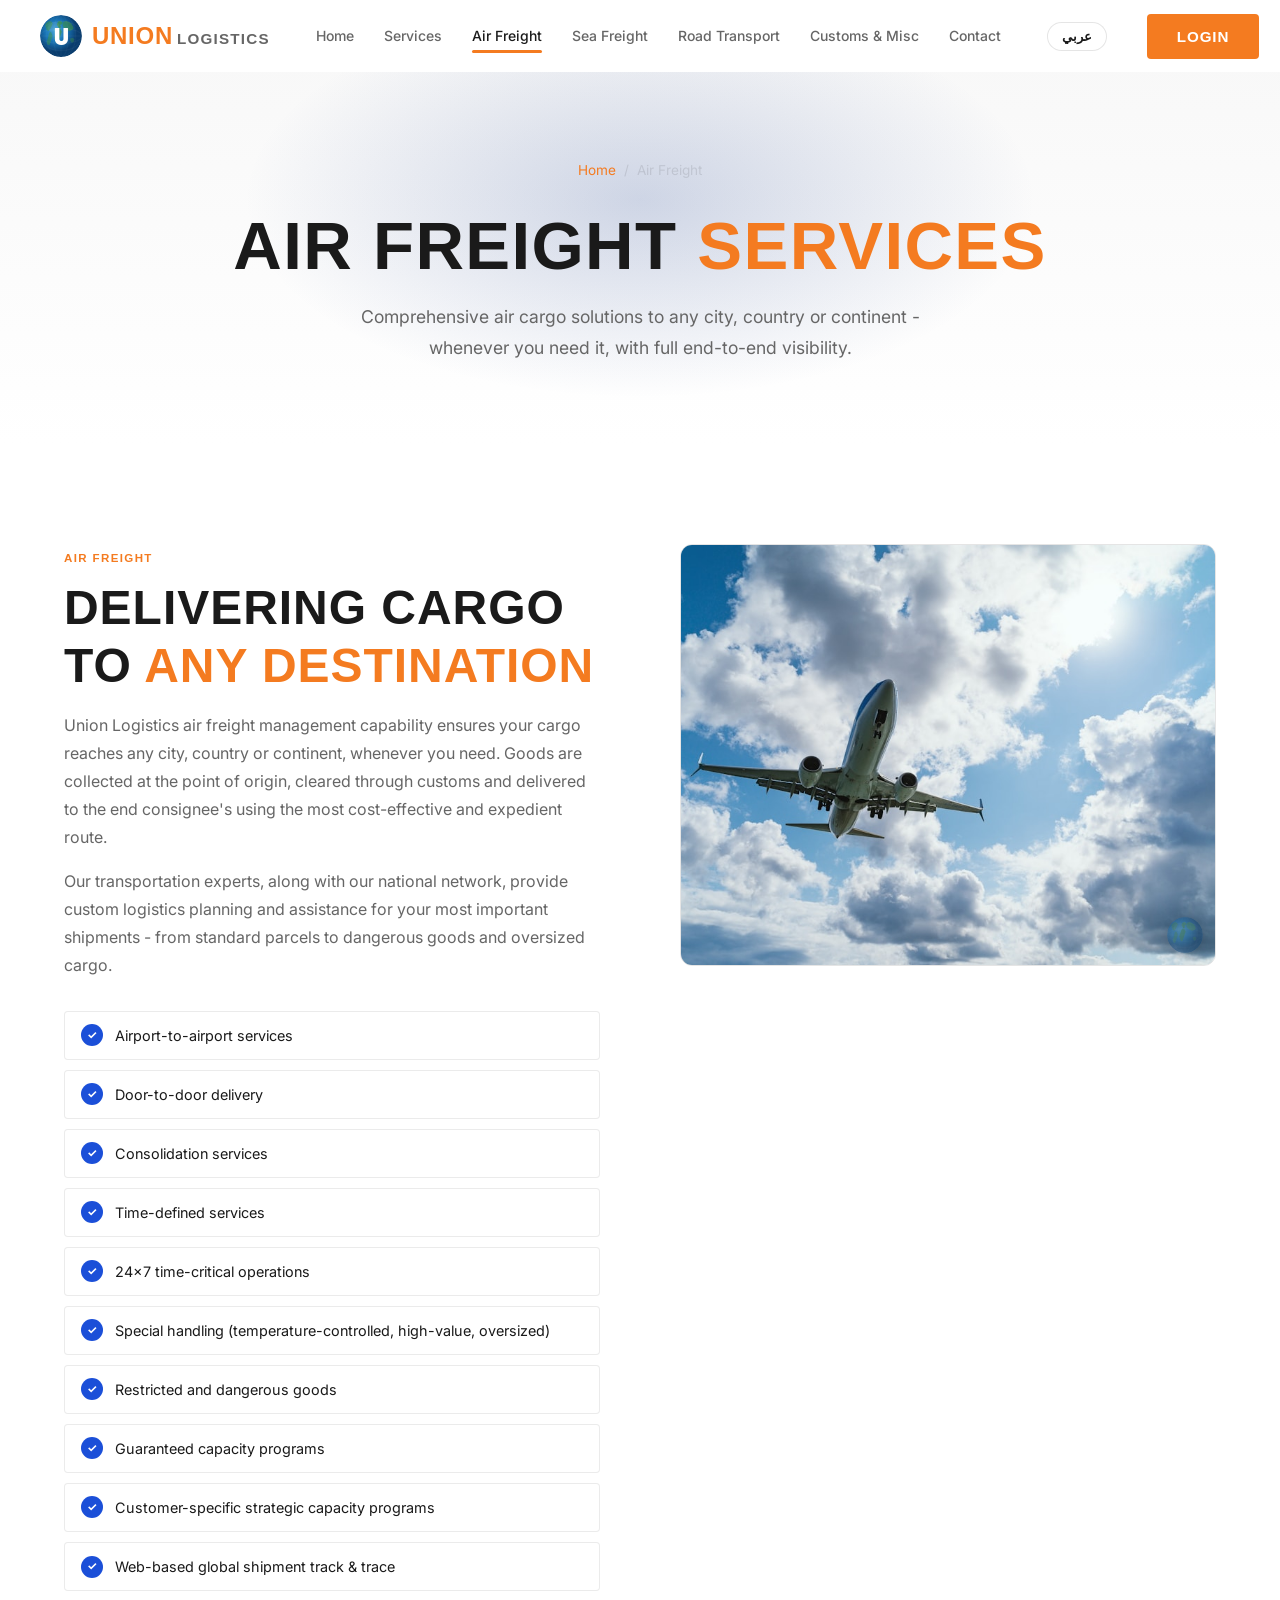
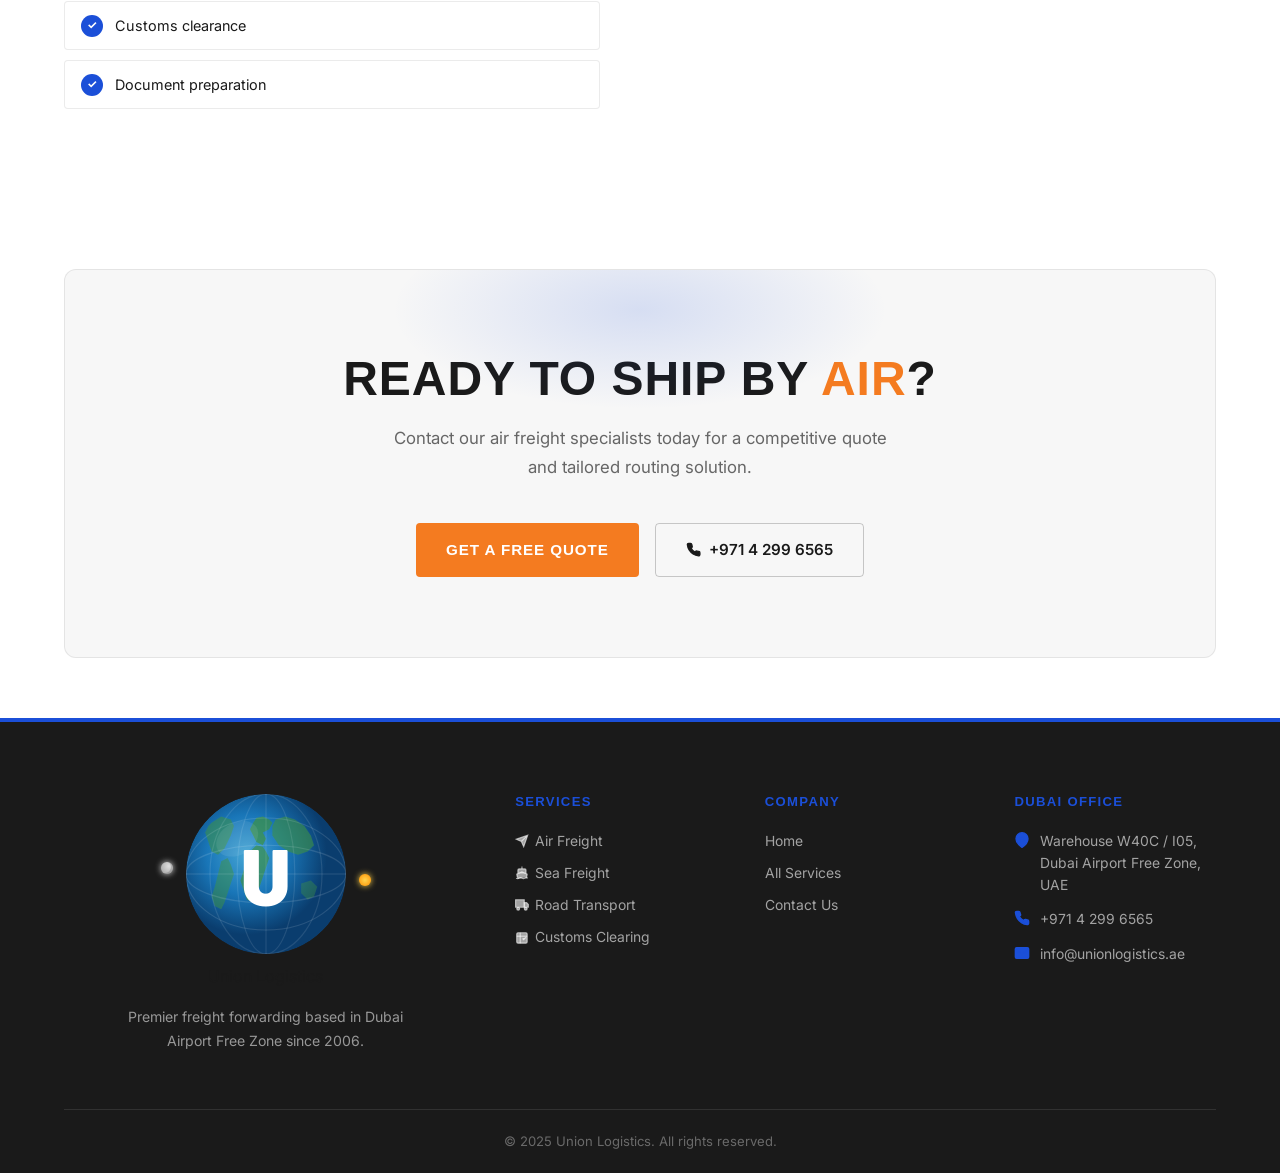
==== commit bede9838: "Centre align all hero content" ====
--- a/air-freight.html
+++ b/air-freight.html
@@ -7,7 +7,7 @@
   <meta name="description" content="Union Logistics air freight services: airport-to-airport, door-to-door, consolidation, 24/7 time-critical, special handling, customs clearance and more.">
   <link href="https://fonts.googleapis.com/css2?family=Noto+Sans+Arabic:wght@400;600;700;900&display=swap" rel="stylesheet">
   <link rel="stylesheet" href="css/icons.css">
-  <link rel="stylesheet" href="css/style.css?v=20260316c">
+  <link rel="stylesheet" href="css/style.css?v=20260316d">
   <link rel="icon" type="image/svg+xml" href="data:image/svg+xml,<svg xmlns='http://www.w3.org/2000/svg' viewBox='0 0 32 32'><rect width='32' height='32' rx='8' fill='%231B4FD8'/><text y='22' x='5' font-size='18' font-family='Arial' font-weight='900' fill='white'>U</text></svg>">
 </head>
 <body>
@@ -120,7 +120,7 @@
     </div>
   </div>
 </footer>
-<script src="js/main.js?v=20260316c"></script>
+<script src="js/main.js?v=20260316d"></script>
 
 <!-- Login Modal -->
 <div id="loginModal" style="display:none;position:fixed;inset:0;z-index:9999;background:rgba(0,0,0,0.6);backdrop-filter:blur(8px);align-items:center;justify-content:center;" onclick="if(event.target===this)this.style.display='none'">
--- a/css/style.css
+++ b/css/style.css
@@ -1094,6 +1094,7 @@
   position: relative; z-index: 1;
   max-width: var(--max-w); margin: 0 auto;
   padding: 0 24px; padding-top: 136px;
+  text-align: center; display: flex; flex-direction: column; align-items: center;
 }
 .hero-badge {
   display: inline-flex; align-items: center; gap: 10px;
